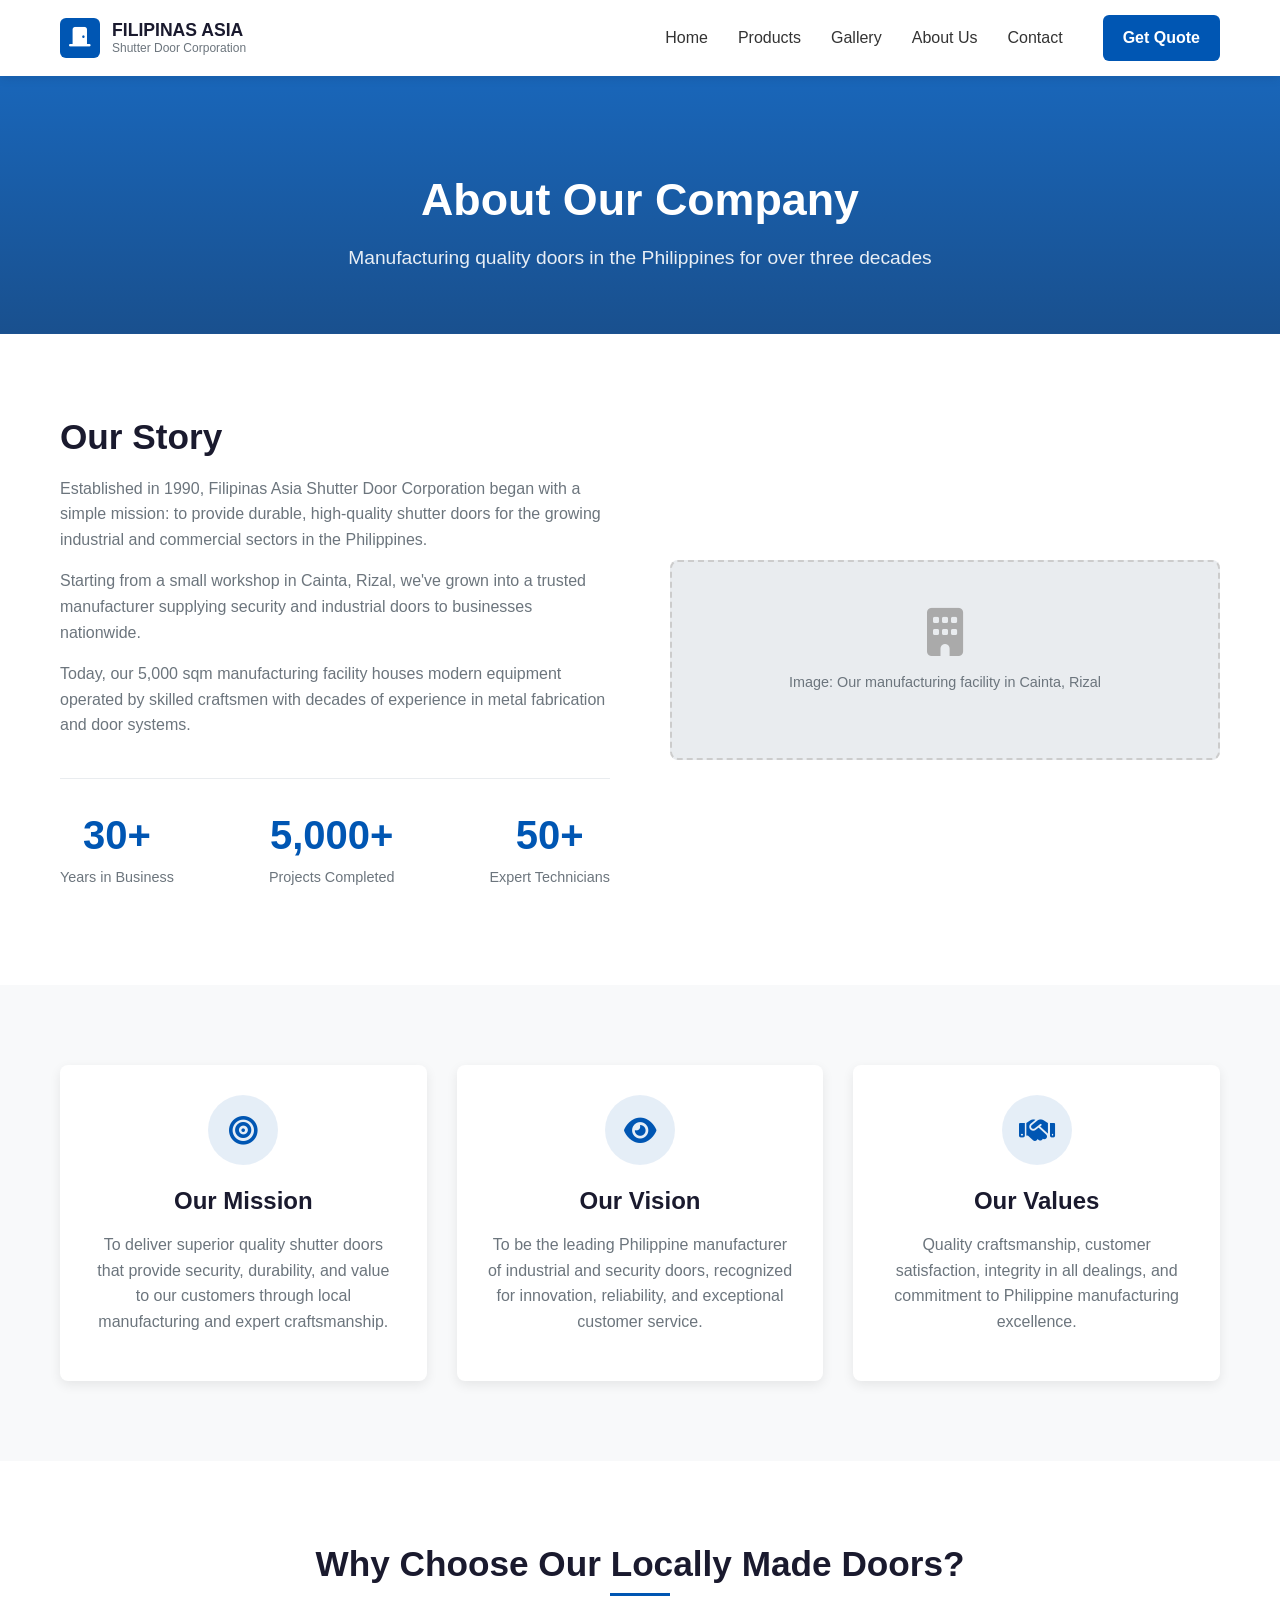
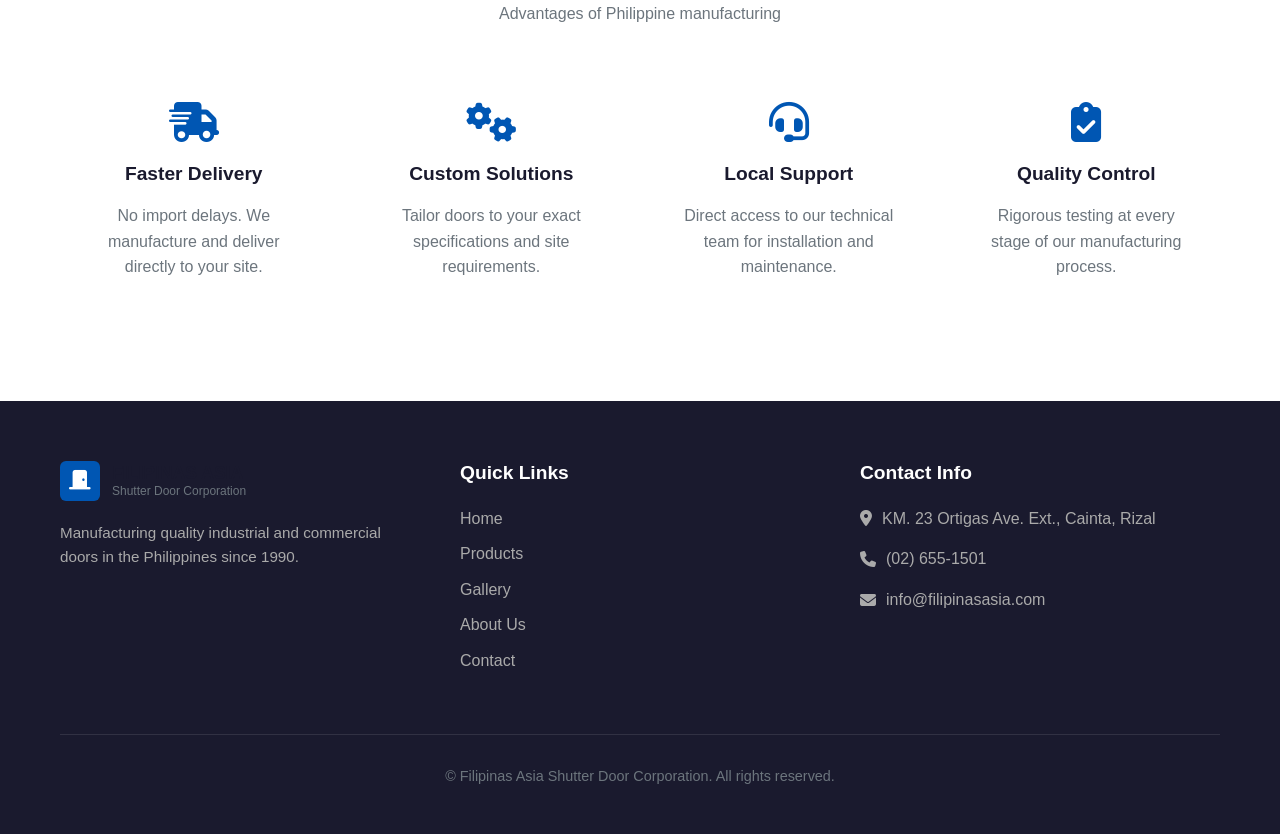
==== about.html @ d45005d9 "Draft of FASDC" ====
<!DOCTYPE html>
<html lang="en">
<head>
    <meta charset="UTF-8">
    <meta name="viewport" content="width=device-width, initial-scale=1.0">
    <title>About Us | Filipinas Asia Shutter Door Corporation</title>
    <link rel="stylesheet" href="style.css">
    <link rel="stylesheet" href="https://cdnjs.cloudflare.com/ajax/libs/font-awesome/6.4.0/css/all.min.css">
</head>
<body>
    <!-- Same Navigation as index.html -->
    <header class="header">
        <nav class="navbar">
            <div class="container">
                <a href="index.html" class="logo">
                    <div class="logo-icon"><i class="fas fa-door-closed"></i></div>
                    <div class="logo-text">
                        <span class="logo-main">FILIPINAS ASIA</span>
                        <span class="logo-sub">Shutter Door Corporation</span>
                    </div>
                </a>
                <div class="nav-toggle" id="navToggle"><i class="fas fa-bars"></i></div>
                <ul class="nav-menu" id="navMenu">
                    <li><a href="index.html">Home</a></li>
                    <li><a href="products.html">Products</a></li>
                    <li><a href="gallery.html">Gallery</a></li>
                    <li><a href="about.html" class="active">About Us</a></li>
                    <li><a href="contact.html">Contact</a></li>
                    <li><a href="contact.html#quote" class="nav-cta btn">Get Quote</a></li>
                </ul>
            </div>
        </nav>
    </header>

    <main>
        <!-- Page Header -->
        <section class="page-header">
            <div class="container">
                <h1>About Our Company</h1>
                <p>Manufacturing quality doors in the Philippines for over three decades</p>
            </div>
        </section>

        <!-- Company Story -->
        <section class="section">
            <div class="container">
                <div class="about-grid">
                    <div class="about-content">
                        <h2>Our Story</h2>
                        <p>Established in 1990, Filipinas Asia Shutter Door Corporation began with a simple mission: to provide durable, high-quality shutter doors for the growing industrial and commercial sectors in the Philippines.</p>
                        <p>Starting from a small workshop in Cainta, Rizal, we've grown into a trusted manufacturer supplying security and industrial doors to businesses nationwide.</p>
                        <p>Today, our 5,000 sqm manufacturing facility houses modern equipment operated by skilled craftsmen with decades of experience in metal fabrication and door systems.</p>
                        
                        <div class="about-stats">
                            <div class="stat">
                                <h3>30+</h3>
                                <p>Years in Business</p>
                            </div>
                            <div class="stat">
                                <h3>5,000+</h3>
                                <p>Projects Completed</p>
                            </div>
                            <div class="stat">
                                <h3>50+</h3>
                                <p>Expert Technicians</p>
                            </div>
                        </div>
                    </div>
                    <div class="about-image">
                        <div class="image-placeholder">
                            <i class="fas fa-building"></i>
                            <p>Image: Our manufacturing facility in Cainta, Rizal</p>
                        </div>
                    </div>
                </div>
            </div>
        </section>

        <!-- Mission & Vision -->
        <section class="section light-bg">
            <div class="container">
                <div class="mission-grid">
                    <div class="mission-card">
                        <div class="mission-icon">
                            <i class="fas fa-bullseye"></i>
                        </div>
                        <h3>Our Mission</h3>
                        <p>To deliver superior quality shutter doors that provide security, durability, and value to our customers through local manufacturing and expert craftsmanship.</p>
                    </div>
                    <div class="mission-card">
                        <div class="mission-icon">
                            <i class="fas fa-eye"></i>
                        </div>
                        <h3>Our Vision</h3>
                        <p>To be the leading Philippine manufacturer of industrial and security doors, recognized for innovation, reliability, and exceptional customer service.</p>
                    </div>
                    <div class="mission-card">
                        <div class="mission-icon">
                            <i class="fas fa-handshake"></i>
                        </div>
                        <h3>Our Values</h3>
                        <p>Quality craftsmanship, customer satisfaction, integrity in all dealings, and commitment to Philippine manufacturing excellence.</p>
                    </div>
                </div>
            </div>
        </section>

        <!-- Manufacturing Advantage -->
        <section class="section">
            <div class="container">
                <h2 class="section-title">Why Choose Our Locally Made Doors?</h2>
                <p class="section-subtitle">Advantages of Philippine manufacturing</p>
                
                <div class="advantages-grid">
                    <div class="advantage">
                        <i class="fas fa-shipping-fast"></i>
                        <h4>Faster Delivery</h4>
                        <p>No import delays. We manufacture and deliver directly to your site.</p>
                    </div>
                    <div class="advantage">
                        <i class="fas fa-cogs"></i>
                        <h4>Custom Solutions</h4>
                        <p>Tailor doors to your exact specifications and site requirements.</p>
                    </div>
                    <div class="advantage">
                        <i class="fas fa-headset"></i>
                        <h4>Local Support</h4>
                        <p>Direct access to our technical team for installation and maintenance.</p>
                    </div>
                    <div class="advantage">
                        <i class="fas fa-clipboard-check"></i>
                        <h4>Quality Control</h4>
                        <p>Rigorous testing at every stage of our manufacturing process.</p>
                    </div>
                </div>
            </div>
        </section>
    </main>

    <!-- Same Footer as index.html -->
    <footer class="footer">
        <div class="container">
            <div class="footer-content">
                <div class="footer-about">
                    <div class="logo">
                        <div class="logo-icon"><i class="fas fa-door-closed"></i></div>
                        <div class="logo-text">
                            <span class="logo-main">FILIPINAS ASIA</span>
                            <span class="logo-sub">Shutter Door Corporation</span>
                        </div>
                    </div>
                    <p>Manufacturing quality industrial and commercial doors in the Philippines since 1990.</p>
                </div>
                <div class="footer-links">
                    <h4>Quick Links</h4>
                    <ul>
                        <li><a href="index.html">Home</a></li>
                        <li><a href="products.html">Products</a></li>
                        <li><a href="gallery.html">Gallery</a></li>
                        <li><a href="about.html">About Us</a></li>
                        <li><a href="contact.html">Contact</a></li>
                    </ul>
                </div>
                <div class="footer-contact">
                    <h4>Contact Info</h4>
                    <p><i class="fas fa-map-marker-alt"></i> KM. 23 Ortigas Ave. Ext., Cainta, Rizal</p>
                    <p><i class="fas fa-phone"></i> (02) 655-1501</p>
                    <p><i class="fas fa-envelope"></i> info@filipinasasia.com</p>
                </div>
            </div>
            <div class="footer-bottom">
                <p>&copy; <span id="currentYear"></span> Filipinas Asia Shutter Door Corporation. All rights reserved.</p>
            </div>
        </div>
    </footer>

    <script src="js/main.js"></script>
</body>
</html>
---- style.css ----
/* ===== CSS RESET & BASE STYLES ===== */
* {
    margin: 0;
    padding: 0;
    box-sizing: border-box;
}

:root {
    /* Color Palette */
    --primary: #0056b3;       /* Professional Blue */
    --primary-dark: #003d82;
    --secondary: #f8b500;     /* Accent Gold */
    --dark: #1a1a2e;
    --light: #f8f9fa;
    --gray: #6c757d;
    --light-gray: #e9ecef;
    --white: #ffffff;
    
    /* Typography */
    --font-heading: 'Inter', sans-serif;
    --font-body: 'Roboto', sans-serif;
    
    /* Spacing & Effects */
    --shadow: 0 4px 12px rgba(0, 0, 0, 0.08);
    --transition: all 0.3s ease;
    --border-radius: 6px;
}

body {
    font-family: var(--font-body);
    line-height: 1.6;
    color: #333;
    background-color: var(--white);
    overflow-x: hidden;
}

.container {
    width: 100%;
    max-width: 1200px;
    margin: 0 auto;
    padding: 0 20px;
}

section {
    padding: 80px 0;
}

h1, h2, h3, h4 {
    font-family: var(--font-heading);
    font-weight: 700;
    line-height: 1.3;
    margin-bottom: 1rem;
    color: var(--dark);
}

h1 { font-size: 2.8rem; }
h2 { font-size: 2.2rem; }
h3 { font-size: 1.5rem; }
h4 { font-size: 1.2rem; }

p {
    margin-bottom: 1rem;
    color: var(--gray);
}

a {
    text-decoration: none;
    color: inherit;
    transition: var(--transition);
}

ul {
    list-style: none;
}

/* ===== UTILITY CLASSES ===== */
.btn {
    display: inline-flex;
    align-items: center;
    justify-content: center;
    gap: 8px;
    padding: 12px 24px;
    border-radius: var(--border-radius);
    font-weight: 600;
    font-size: 1rem;
    cursor: pointer;
    border: none;
    transition: var(--transition);
    text-align: center;
}

.btn-primary {
    background-color: var(--primary);
    color: var(--white);
}

.btn-primary:hover {
    background-color: var(--primary-dark);
    transform: translateY(-2px);
    box-shadow: var(--shadow);
}

.btn-secondary {
    background-color: transparent;
    color: var(--primary);
    border: 2px solid var(--primary);
}

.btn-secondary:hover {
    background-color: var(--light-gray);
    transform: translateY(-2px);
}

.btn-link {
    color: var(--primary);
    font-weight: 600;
    display: inline-flex;
    align-items: center;
    gap: 5px;
}

.btn-link:hover {
    color: var(--primary-dark);
    gap: 8px;
}

.image-placeholder {
    background-color: var(--light-gray);
    border: 2px dashed #ccc;
    border-radius: 8px;
    display: flex;
    flex-direction: column;
    align-items: center;
    justify-content: center;
    color: var(--gray);
    font-size: 0.9rem;
    padding: 40px;
    text-align: center;
    height: 100%;
    min-height: 200px;
}

.image-placeholder i {
    font-size: 3rem;
    color: #aaa;
    margin-bottom: 15px;
}

/* ===== NAVIGATION ===== */
.navbar {
    background-color: var(--white);
    box-shadow: 0 2px 10px rgba(0, 0, 0, 0.1);
    position: fixed;
    top: 0;
    width: 100%;
    z-index: 1000;
}

.navbar .container {
    display: flex;
    justify-content: space-between;
    align-items: center;
    padding: 15px 20px;
}

.logo {
    display: flex;
    align-items: center;
    gap: 12px;
}

.logo-icon {
    background-color: var(--primary);
    color: var(--white);
    width: 40px;
    height: 40px;
    border-radius: 6px;
    display: flex;
    align-items: center;
    justify-content: center;
    font-size: 1.2rem;
}

.logo-text {
    display: flex;
    flex-direction: column;
    line-height: 1.2;
}

.logo-main {
    font-family: var(--font-heading);
    font-weight: 700;
    font-size: 1.1rem;
    color: var(--dark);
}

.logo-sub {
    font-size: 0.75rem;
    color: var(--gray);
}

.nav-toggle {
    display: none;
    font-size: 1.5rem;
    cursor: pointer;
    color: var(--dark);
}

.nav-menu {
    display: flex;
    align-items: center;
    gap: 30px;
}

.nav-link {
    font-weight: 500;
    color: var(--dark);
    position: relative;
    padding: 5px 0;
}

.nav-link:hover,
.nav-link.active {
    color: var(--primary);
}

.nav-link.active::after {
    content: '';
    position: absolute;
    bottom: 0;
    left: 0;
    width: 100%;
    height: 2px;
    background-color: var(--primary);
}

.nav-cta {
    background-color: var(--primary);
    color: var(--white) !important;
    padding: 10px 20px !important;
    border-radius: var(--border-radius);
    margin-left: 10px;
}

.nav-cta:hover {
    background-color: var(--primary-dark);
}

/* ===== HERO SECTION ===== */
.hero {
    background: linear-gradient(135deg, #f8f9fa 0%, #e9ecef 100%);
    padding-top: 140px;
    padding-bottom: 80px;
    margin-top: 70px; /* Offset for fixed navbar */
}

.hero .container {
    display: grid;
    grid-template-columns: 1fr 1fr;
    gap: 60px;
    align-items: center;
}

.hero-title {
    font-size: 3rem;
    margin-bottom: 20px;
    color: var(--dark);
}

.hero-subtitle {
    font-size: 1.2rem;
    margin-bottom: 30px;
    color: var(--gray);
}

.hero-buttons {
    display: flex;
    gap: 15px;
    flex-wrap: wrap;
}

.hero-image .image-placeholder {
    min-height: 350px;
    border: none;
    background: linear-gradient(45deg, #d0d8e8, #e8eef8);
}

/* ===== SECTION STYLES ===== */
.section-title {
    text-align: center;
    margin-bottom: 15px;
    position: relative;
}

.section-title::after {
    content: '';
    position: absolute;
    bottom: -10px;
    left: 50%;
    transform: translateX(-50%);
    width: 60px;
    height: 3px;
    background-color: var(--primary);
}

.section-subtitle {
    text-align: center;
    max-width: 600px;
    margin: 0 auto 50px;
    color: var(--gray);
}

/* ===== PRODUCTS GRID ===== */
.products-grid {
    display: grid;
    grid-template-columns: repeat(auto-fill, minmax(300px, 1fr));
    gap: 30px;
}

.product-card {
    background-color: var(--white);
    border-radius: 8px;
    overflow: hidden;
    box-shadow: var(--shadow);
    transition: var(--transition);
    border-top: 4px solid var(--primary);
}

.product-card:hover {
    transform: translateY(-10px);
    box-shadow: 0 15px 30px rgba(0, 0, 0, 0.1);
}

.product-image {
    height: 200px;
    overflow: hidden;
}

.product-content {
    padding: 25px;
}

.product-content h3 {
    margin-bottom: 10px;
}

.product-content p {
    margin-bottom: 15px;
    font-size: 0.95rem;
}

/* ===== FOOTER ===== */
.footer {
    background-color: var(--dark);
    color: var(--white);
    padding: 60px 0 30px;
}

.footer-content {
    display: grid;
    grid-template-columns: repeat(auto-fit, minmax(250px, 1fr));
    gap: 40px;
    margin-bottom: 50px;
}

.footer-about .logo {
    margin-bottom: 20px;
}

.footer-about p {
    color: #aaa;
    font-size: 0.95rem;
}

.footer-links h4,
.footer-contact h4 {
    color: var(--white);
    margin-bottom: 20px;
    font-size: 1.2rem;
}

.footer-links ul li {
    margin-bottom: 10px;
}

.footer-links a {
    color: #aaa;
}

.footer-links a:hover {
    color: var(--white);
    padding-left: 5px;
}

.footer-contact p {
    color: #aaa;
    display: flex;
    align-items: center;
    gap: 10px;
    margin-bottom: 15px;
}

.footer-bottom {
    text-align: center;
    padding-top: 30px;
    border-top: 1px solid rgba(255, 255, 255, 0.1);
    color: #777;
    font-size: 0.9rem;
}

/* ===== RESPONSIVE DESIGN ===== */
@media (max-width: 992px) {
    .hero .container {
        grid-template-columns: 1fr;
        gap: 40px;
    }
    
    .hero-title {
        font-size: 2.5rem;
    }
    
    h1 { font-size: 2.4rem; }
    h2 { font-size: 2rem; }
}

@media (max-width: 768px) {
    .nav-toggle {
        display: block;
    }
    
    .nav-menu {
        position: fixed;
        top: 70px;
        left: 0;
        width: 100%;
        background-color: var(--white);
        flex-direction: column;
        padding: 20px;
        box-shadow: 0 10px 20px rgba(0, 0, 0, 0.1);
        transform: translateY(-100%);
        opacity: 0;
        visibility: hidden;
        transition: var(--transition);
        gap: 0;
    }
    
    .nav-menu.active {
        transform: translateY(0);
        opacity: 1;
        visibility: visible;
    }
    
    .nav-menu li {
        width: 100%;
        margin-bottom: 15px;
    }
    
    .nav-link {
        display: block;
        padding: 10px 0;
        border-bottom: 1px solid var(--light-gray);
    }
    
    .nav-cta {
        margin-left: 0;
        margin-top: 10px;
        display: block;
        text-align: center;
    }
    
    .hero {
        padding-top: 120px;
    }
    
    .hero-title {
        font-size: 2rem;
    }
    
    .hero-buttons {
        flex-direction: column;
    }
    
    .btn {
        width: 100%;
    }
    
    section {
        padding: 60px 0;
    }
}

@media (max-width: 576px) {
    .container {
        padding: 0 15px;
    }
    
    .hero-title {
        font-size: 1.8rem;
    }
    
    .products-grid {
        grid-template-columns: 1fr;
    }
}

/* Additional Styles for New Pages */

/* Page Header */
.page-header {
    background: linear-gradient(rgba(0, 86, 179, 0.9), rgba(0, 61, 130, 0.9)), url('../assets/header-bg.jpg');
    background-size: cover;
    background-position: center;
    color: white;
    text-align: center;
    padding: 100px 0 60px;
    margin-top: 70px;
}

.page-header h1 {
    color: white;
    font-size: 2.8rem;
    margin-bottom: 15px;
}

.page-header p {
    color: rgba(255, 255, 255, 0.9);
    font-size: 1.2rem;
    max-width: 700px;
    margin: 0 auto;
}

/* Light Background Section */
.light-bg {
    background-color: #f8f9fa;
}

/* About Page Styles */
.about-grid {
    display: grid;
    grid-template-columns: 1fr 1fr;
    gap: 60px;
    align-items: center;
}

.about-stats {
    display: flex;
    justify-content: space-between;
    margin-top: 40px;
    padding-top: 30px;
    border-top: 1px solid var(--light-gray);
}

.stat {
    text-align: center;
}

.stat h3 {
    color: var(--primary);
    font-size: 2.5rem;
    margin-bottom: 5px;
}

.stat p {
    font-size: 0.9rem;
    color: var(--gray);
}

.mission-grid {
    display: grid;
    grid-template-columns: repeat(auto-fit, minmax(300px, 1fr));
    gap: 30px;
}

.mission-card {
    background-color: white;
    padding: 30px;
    border-radius: 8px;
    box-shadow: var(--shadow);
    text-align: center;
}

.mission-icon {
    background-color: rgba(0, 86, 179, 0.1);
    color: var(--primary);
    width: 70px;
    height: 70px;
    border-radius: 50%;
    display: flex;
    align-items: center;
    justify-content: center;
    font-size: 1.8rem;
    margin: 0 auto 20px;
}

.advantages-grid {
    display: grid;
    grid-template-columns: repeat(auto-fit, minmax(250px, 1fr));
    gap: 30px;
    margin-top: 40px;
}

.advantage {
    text-align: center;
    padding: 25px;
}

.advantage i {
    font-size: 2.5rem;
    color: var(--primary);
    margin-bottom: 20px;
}

/* Products Page Styles */
.product-category {
    margin-bottom: 80px;
}

.category-header {
    text-align: center;
    margin-bottom: 40px;
}

.category-header h2 {
    color: var(--primary);
    margin-bottom: 10px;
}

.product-detail-card {
    display: grid;
    grid-template-columns: 300px 1fr;
    gap: 40px;
    background-color: white;
    border-radius: 8px;
    overflow: hidden;
    box-shadow: var(--shadow);
    margin-bottom: 30px;
}

.product-info h3 {
    margin-top: 0;
    color: var(--primary);
}

.product-specs {
    margin-top: 20px;
}

.product-specs li {
    display: flex;
    align-items: center;
    gap: 10px;
    margin-bottom: 10px;
}

.product-specs i {
    color: var(--success);
}

.services-grid {
    display: grid;
    grid-template-columns: repeat(auto-fit, minmax(250px, 1fr));
    gap: 30px;
}

.service-card {
    text-align: center;
    padding: 25px;
    background-color: white;
    border-radius: 8px;
    box-shadow: var(--shadow);
}

.service-icon {
    background-color: rgba(0, 86, 179, 0.1);
    color: var(--primary);
    width: 60px;
    height: 60px;
    border-radius: 50%;
    display: flex;
    align-items: center;
    justify-content: center;
    font-size: 1.5rem;
    margin: 0 auto 20px;
}

.cta-section {
    text-align: center;
    background: linear-gradient(135deg, var(--primary) 0%, var(--primary-dark) 100%);
    color: white;
}

.cta-section h2,
.cta-section p {
    color: white;
}

.cta-section .btn {
    background-color: white;
    color: var(--primary);
    font-size: 1.1rem;
    padding: 15px 30px;
}

.btn-large {
    padding: 15px 40px !important;
    font-size: 1.1rem !important;
}

/* Gallery Page Styles */
.gallery-filter {
    display: flex;
    justify-content: center;
    flex-wrap: wrap;
    gap: 10px;
    margin-bottom: 40px;
}

.filter-btn {
    padding: 10px 20px;
    background-color: white;
    border: 2px solid var(--light-gray);
    border-radius: 30px;
    cursor: pointer;
    font-weight: 600;
    transition: var(--transition);
}

.filter-btn.active,
.filter-btn:hover {
    background-color: var(--primary);
    color: white;
    border-color: var(--primary);
}

.gallery-grid {
    display: grid;
    grid-template-columns: repeat(auto-fill, minmax(300px, 1fr));
    gap: 30px;
}

.gallery-item {
    background-color: white;
    border-radius: 8px;
    overflow: hidden;
    box-shadow: var(--shadow);
    opacity: 0;
    transform: scale(0.8);
}

.gallery-image {
    height: 200px;
    overflow: hidden;
}

.gallery-info {
    padding: 20px;
}

.gallery-info h3 {
    margin-bottom: 10px;
}

.project-type {
    display: inline-block;
    background-color: var(--light-gray);
    color: var(--gray);
    padding: 5px 15px;
    border-radius: 20px;
    font-size: 0.85rem;
    margin-top: 10px;
}

.testimonials-grid {
    display: grid;
    grid-template-columns: repeat(auto-fit, minmax(300px, 1fr));
    gap: 30px;
}

.testimonial-card {
    background-color: white;
    padding: 30px;
    border-radius: 8px;
    box-shadow: var(--shadow);
}

.testimonial-content {
    font-style: italic;
    margin-bottom: 20px;
    position: relative;
}

.testimonial-content::before {
    content: '"';
    font-size: 3rem;
    color: var(--light-gray);
    position: absolute;
    top: -15px;
    left: -10px;
}

.testimonial-author h4 {
    color: var(--primary);
    margin-bottom: 5px;
}

/* Contact Page Styles */
.contact-grid {
    display: grid;
    grid-template-columns: 1fr 1fr;
    gap: 60px;
}

.contact-details {
    margin: 30px 0;
}

.contact-item {
    display: flex;
    gap: 20px;
    margin-bottom: 30px;
    align-items: flex-start;
}

.contact-icon {
    background-color: rgba(0, 86, 179, 0.1);
    color: var(--primary);
    width: 50px;
    height: 50px;
    border-radius: 50%;
    display: flex;
    align-items: center;
    justify-content: center;
    font-size: 1.2rem;
    flex-shrink: 0;
}

.contact-content h4 {
    margin-bottom: 5px;
}

.contact-content p {
    margin-bottom: 5px;
}

.map-link {
    color: var(--primary);
    font-weight: 600;
    font-size: 0.9rem;
}

.social-media {
    margin-top: 40px;
}

.social-links {
    display: flex;
    gap: 15px;
}

.social-link {
    display: flex;
    align-items: center;
    justify-content: center;
    width: 40px;
    height: 40px;
    border-radius: 50%;
    color: white;
    font-size: 1rem;
    transition: var(--transition);
}

.facebook { background-color: #1877f2; }
.linkedin { background-color: #0a66c2; }
.youtube { background-color: #ff0000; }
.instagram { background-color: #e4405f; }

.social-link:hover {
    transform: translateY(-3px);
    opacity: 0.9;
}

.contact-form-container {
    background-color: white;
    padding: 40px;
    border-radius: 8px;
    box-shadow: var(--shadow);
}

.form-header {
    margin-bottom: 30px;
    text-align: center;
}

.contact-form .form-group {
    margin-bottom: 20px;
}

.contact-form label {
    display: block;
    margin-bottom: 8px;
    font-weight: 600;
    color: var(--dark);
}

.contact-form input,
.contact-form select,
.contact-form textarea {
    width: 100%;
    padding: 12px 15px;
    border: 1px solid #ddd;
    border-radius: 4px;
    font-family: var(--font-body);
    font-size: 1rem;
    transition: var(--transition);
}

.contact-form input:focus,
.contact-form select:focus,
.contact-form textarea:focus {
    outline: none;
    border-color: var(--primary);
    box-shadow: 0 0 0 3px rgba(0, 86, 179, 0.1);
}

.form-row {
    display: grid;
    grid-template-columns: 1fr 1fr;
    gap: 20px;
}

.checkbox-group {
    display: flex;
    align-items: center;
    gap: 10px;
}

.checkbox-group input {
    width: auto;
}

.checkbox-group label {
    margin-bottom: 0;
    font-weight: normal;
}

.btn-block {
    width: 100%;
    padding: 15px;
    font-size: 1.1rem;
}

.form-note {
    font-size: 0.85rem;
    color: var(--gray);
    text-align: center;
    margin-top: 15px;
}

.map-container {
    margin: 40px 0;
}

.map-placeholder {
    background-color: var(--light-gray);
    border: 2px dashed #ccc;
    border-radius: 8px;
    padding: 60px;
    text-align: center;
    color: var(--gray);
}

.map-placeholder i {
    font-size: 3rem;
    color: #aaa;
    margin-bottom: 15px;
}

.location-details {
    display: grid;
    grid-template-columns: repeat(auto-fit, minmax(250px, 1fr));
    gap: 30px;
    margin-top: 40px;
}

.location-card {
    text-align: center;
    padding: 25px;
    background-color: white;
    border-radius: 8px;
    box-shadow: var(--shadow);
}

.location-card i {
    font-size: 2rem;
    color: var(--primary);
    margin-bottom: 15px;
}

/* FAQ Styles */
.faq-grid {
    max-width: 800px;
    margin: 0 auto;
}

.faq-item {
    background-color: white;
    border-radius: 8px;
    margin-bottom: 15px;
    overflow: hidden;
    box-shadow: var(--shadow);
}

.faq-question {
    padding: 20px;
    cursor: pointer;
    display: flex;
    justify-content: space-between;
    align-items: center;
}

.faq-question h4 {
    margin-bottom: 0;
    font-size: 1.1rem;
}

.faq-answer {
    padding: 0 20px;
}

/* Form Error States */
.form-group.error input,
.form-group.error select,
.form-group.error textarea {
    border-color: #dc3545;
}

/* Responsive Design */
@media (max-width: 992px) {
    .about-grid,
    .contact-grid {
        grid-template-columns: 1fr;
        gap: 40px;
    }
    
    .product-detail-card {
        grid-template-columns: 1fr;
    }
    
    .form-row {
        grid-template-columns: 1fr;
        gap: 0;
    }
}

@media (max-width: 768px) {
    .page-header {
        padding: 80px 0 40px;
    }
    
    .page-header h1 {
        font-size: 2.2rem;
    }
    
    .about-stats {
        flex-direction: column;
        gap: 25px;
    }
    
    .gallery-filter {
        justify-content: flex-start;
        overflow-x: auto;
        padding-bottom: 10px;
    }
    
    .contact-form-container {
        padding: 25px;
    }
}

@media (max-width: 576px) {
    .mission-grid,
    .advantages-grid,
    .services-grid,
    .testimonials-grid {
        grid-template-columns: 1fr;
    }
}
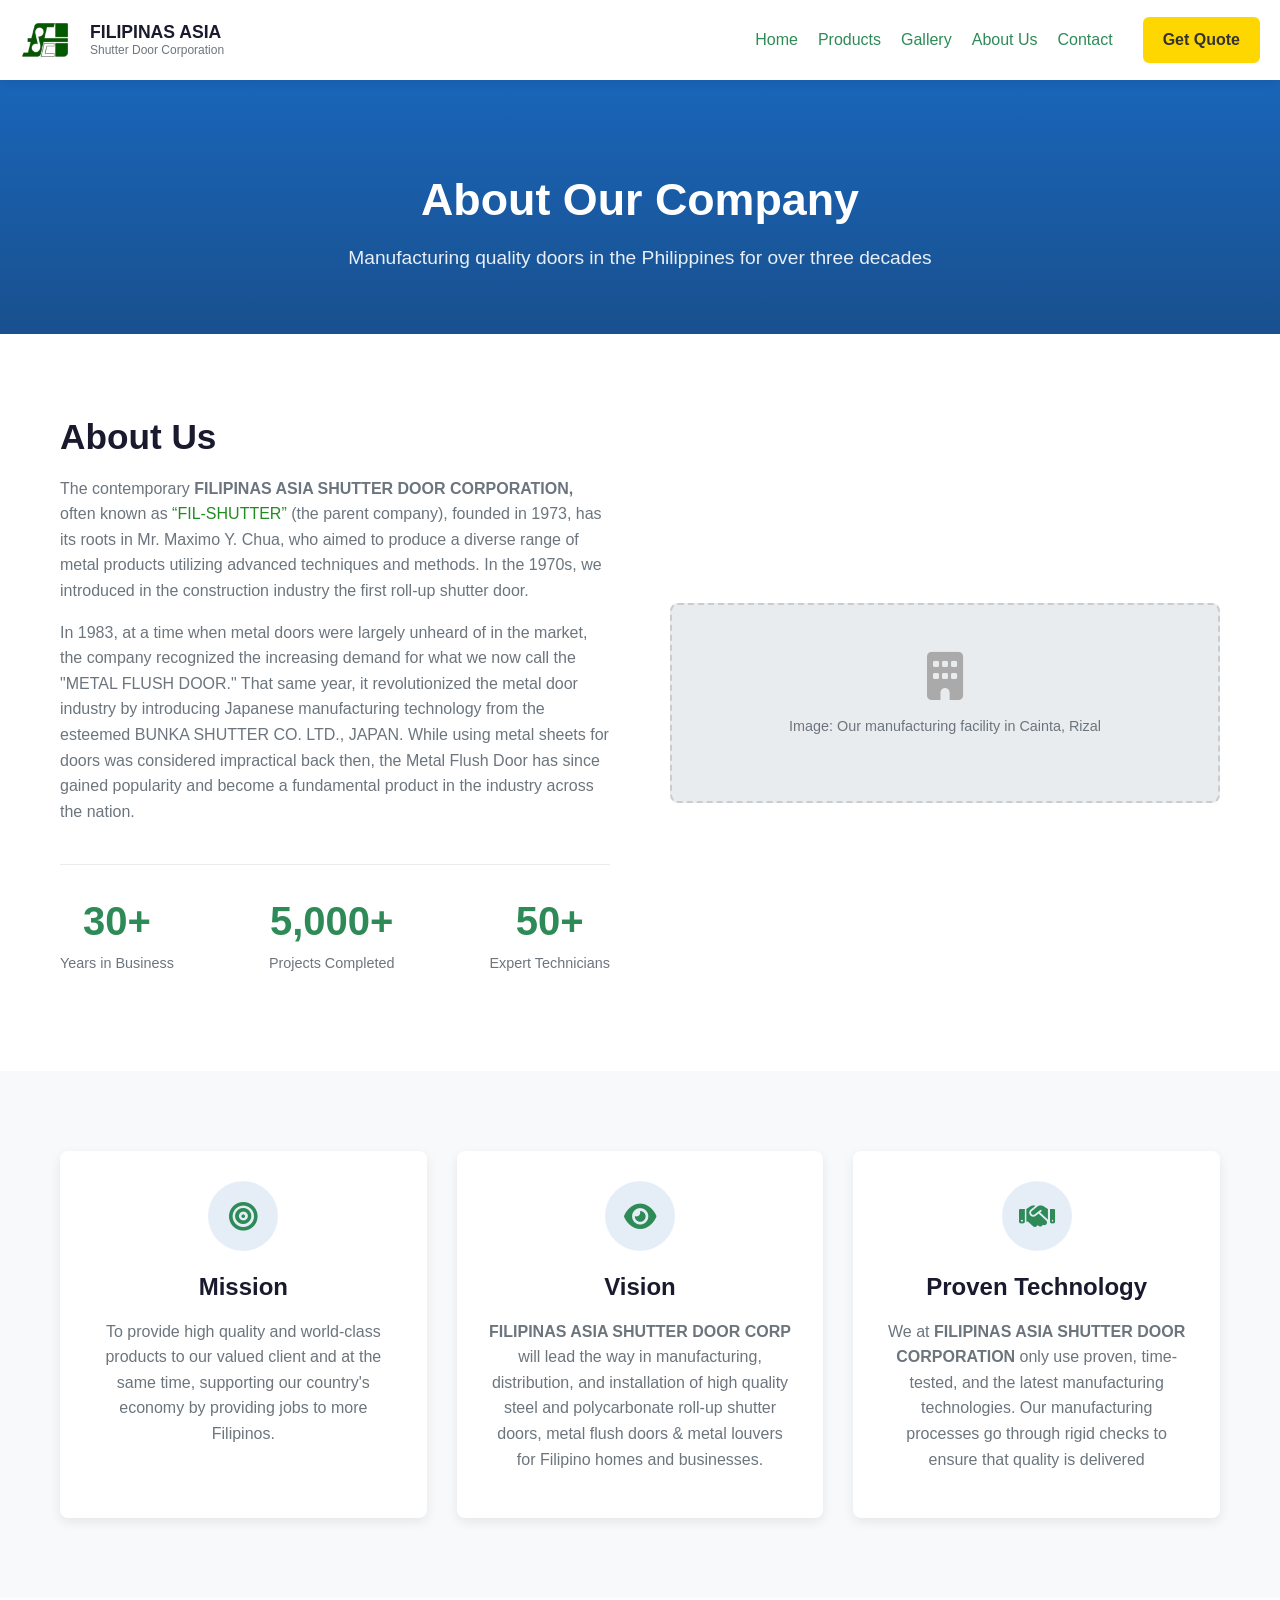
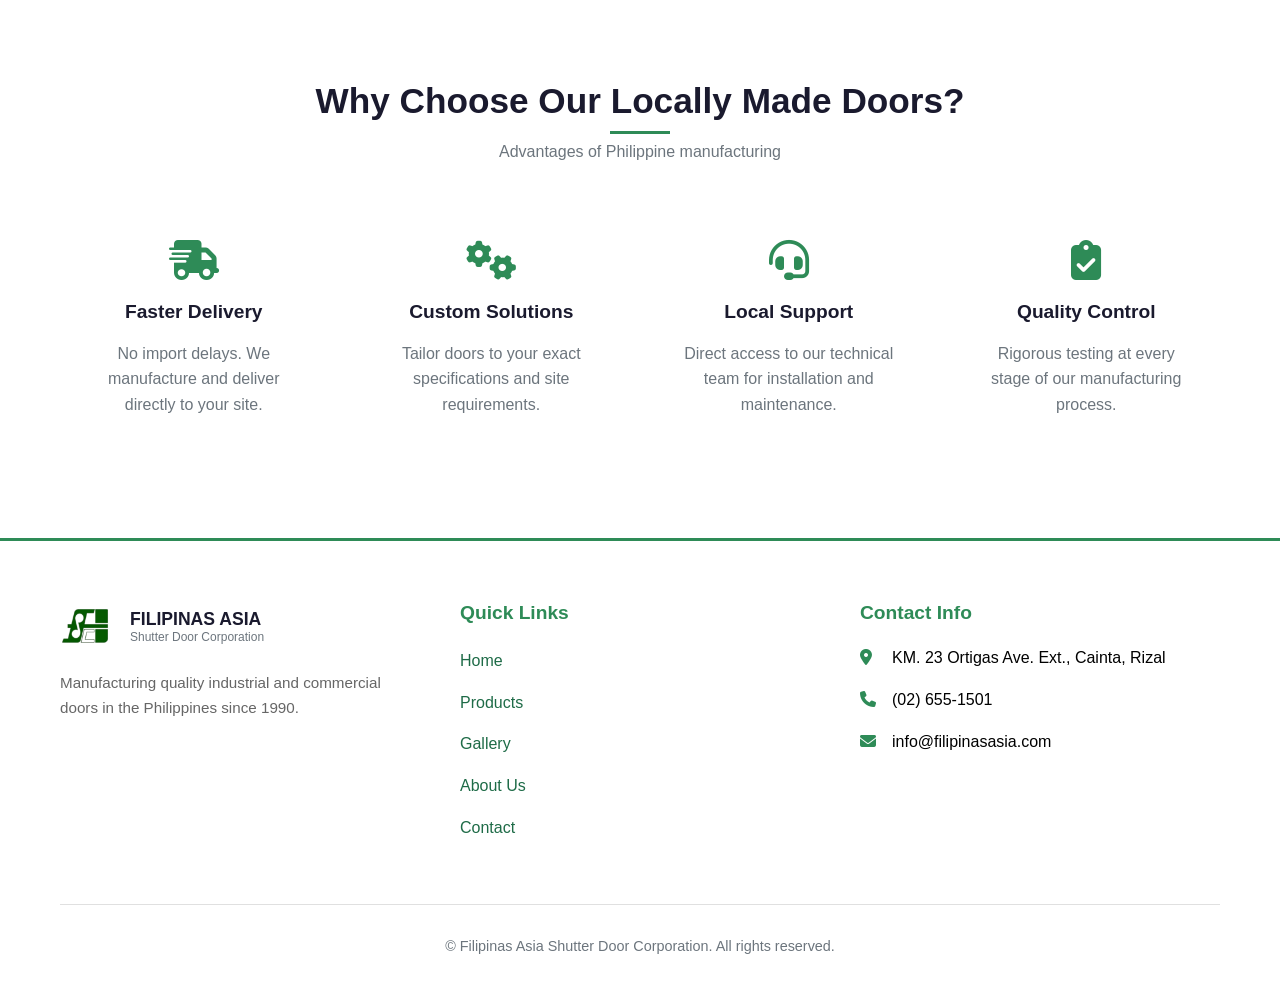
==== commit 5d08ebad: "Home Page almost done, Products images not fix, Gallery not yet touch, about us somehow done, contac" ====
--- a/about.html
+++ b/about.html
@@ -13,7 +13,7 @@
         <nav class="navbar">
             <div class="container">
                 <a href="index.html" class="logo">
-                    <div class="logo-icon"><i class="fas fa-door-closed"></i></div>
+                    <img src="Assets/logo.png" alt="logo" style="height: 50px; width: auto; margin-right: 10px;">
                     <div class="logo-text">
                         <span class="logo-main">FILIPINAS ASIA</span>
                         <span class="logo-sub">Shutter Door Corporation</span>
@@ -46,11 +46,13 @@
             <div class="container">
                 <div class="about-grid">
                     <div class="about-content">
-                        <h2>Our Story</h2>
-                        <p>Established in 1990, Filipinas Asia Shutter Door Corporation began with a simple mission: to provide durable, high-quality shutter doors for the growing industrial and commercial sectors in the Philippines.</p>
-                        <p>Starting from a small workshop in Cainta, Rizal, we've grown into a trusted manufacturer supplying security and industrial doors to businesses nationwide.</p>
-                        <p>Today, our 5,000 sqm manufacturing facility houses modern equipment operated by skilled craftsmen with decades of experience in metal fabrication and door systems.</p>
-                        
+                        <h2>About Us</h2>
+                        <p>The contemporary <b>FILIPINAS ASIA SHUTTER DOOR CORPORATION, </b>often known as <element style="color:forestgreen;">“FIL-SHUTTER” </element> (the parent company), founded in 1973, has its roots in Mr. Maximo Y. Chua, who aimed to produce a diverse range of metal products utilizing advanced techniques and methods. In the 1970s, we introduced in the construction industry the first roll-up shutter door.</p>
+                        <ul>
+                            <il>
+                                <p>In 1983, at a time when metal doors were largely unheard of in the market, the company recognized the increasing demand for what we now call the "METAL FLUSH DOOR." That same year, it revolutionized the metal door industry by introducing Japanese manufacturing technology from the esteemed BUNKA SHUTTER CO. LTD., JAPAN. While using metal sheets for doors was considered impractical back then, the Metal Flush Door has since gained popularity and become a fundamental product in the industry across the nation.</p>
+                            </il>
+                        </ul>
                         <div class="about-stats">
                             <div class="stat">
                                 <h3>30+</h3>
@@ -84,22 +86,22 @@
                         <div class="mission-icon">
                             <i class="fas fa-bullseye"></i>
                         </div>
-                        <h3>Our Mission</h3>
-                        <p>To deliver superior quality shutter doors that provide security, durability, and value to our customers through local manufacturing and expert craftsmanship.</p>
+                        <h3>Mission</h3>
+                        <p>To provide high quality and world-class products to our valued client and at the same time, supporting our country's economy by providing jobs to more Filipinos.</p>
                     </div>
                     <div class="mission-card">
                         <div class="mission-icon">
                             <i class="fas fa-eye"></i>
                         </div>
-                        <h3>Our Vision</h3>
-                        <p>To be the leading Philippine manufacturer of industrial and security doors, recognized for innovation, reliability, and exceptional customer service.</p>
+                        <h3>Vision</h3>
+                        <p><b>FILIPINAS ASIA SHUTTER DOOR CORP</b> will lead the way in manufacturing, distribution, and installation of high quality steel and polycarbonate roll-up shutter doors, metal flush doors & metal louvers for Filipino homes and businesses.</p>
                     </div>
                     <div class="mission-card">
                         <div class="mission-icon">
                             <i class="fas fa-handshake"></i>
                         </div>
-                        <h3>Our Values</h3>
-                        <p>Quality craftsmanship, customer satisfaction, integrity in all dealings, and commitment to Philippine manufacturing excellence.</p>
+                        <h3>Proven Technology</h3>
+                        <p>We at <b>FILIPINAS ASIA SHUTTER DOOR CORPORATION</b> only use proven, time-tested, and the latest manufacturing technologies. Our manufacturing processes go through rigid checks to ensure that quality is delivered</p>
                     </div>
                 </div>
             </div>
@@ -142,13 +144,13 @@
         <div class="container">
             <div class="footer-content">
                 <div class="footer-about">
-                    <div class="logo">
-                        <div class="logo-icon"><i class="fas fa-door-closed"></i></div>
+                    <a class="logo">
+                        <img src="Assets/logo.png" alt="logo" style="height: 50px; width: auto; margin-right: 10px;">
                         <div class="logo-text">
                             <span class="logo-main">FILIPINAS ASIA</span>
                             <span class="logo-sub">Shutter Door Corporation</span>
                         </div>
-                    </div>
+                        </a>
                     <p>Manufacturing quality industrial and commercial doors in the Philippines since 1990.</p>
                 </div>
                 <div class="footer-links">
--- a/style.css
+++ b/style.css
@@ -6,15 +6,25 @@
 }
 
 :root {
-    /* Color Palette */
-    --primary: #0056b3;       /* Professional Blue */
-    --primary-dark: #003d82;
-    --secondary: #f8b500;     /* Accent Gold */
-    --dark: #1a1a2e;
-    --light: #f8f9fa;
-    --gray: #6c757d;
-    --light-gray: #e9ecef;
+    /* Primary Brand Colors */
+    --primary: #2e8b57;       /* Sea Green - Professional, reliable */
+    --primary-dark: #1e6b47;  /* Darker green for hover states */
+    --primary-light: #3cb371; /* Lighter green for accents */
+    
+    /* Secondary Colors */
+    --secondary: #ffd700;     /* Bright Yellow/Gold - for CTAs, highlights */
+    --secondary-dark: #daa520; /* Darker yellow for hover */
+    
+    /* Neutral Colors */
     --white: #ffffff;
+    --light: #f8f9fa;        /* Light gray/white for backgrounds */
+    --light-gray: #e9ecef;   /* Borders, dividers */
+    --gray: #6c757d;         /* Text, secondary info */
+    --dark: #1a1a2e;         /* Dark text for headings */
+    
+    /* Additional Green Variations (for gradients) */
+    --green-accent: #32cd32;  /* Lime green accent */
+    --forest-green: #228b22;  /* Forest green */
     
     /* Typography */
     --font-heading: 'Inter', sans-serif;
@@ -92,22 +102,25 @@
 .btn-primary {
     background-color: var(--primary);
     color: var(--white);
+    border: 2px solid var(--primary);
 }
 
 .btn-primary:hover {
     background-color: var(--primary-dark);
+    border-color: var(--primary-dark);
     transform: translateY(-2px);
     box-shadow: var(--shadow);
 }
 
 .btn-secondary {
-    background-color: transparent;
-    color: var(--primary);
-    border: 2px solid var(--primary);
+    background-color: var(--secondary);
+    color: var(--dark);
+    border: 2px solid var(--secondary);
 }
 
 .btn-secondary:hover {
-    background-color: var(--light-gray);
+    background-color: var(--secondary-dark);
+    border-color: var(--secondary-dark);
     transform: translateY(-2px);
 }
 
@@ -146,7 +159,6 @@
     margin-bottom: 15px;
 }
 
-/* ===== NAVIGATION ===== */
 .navbar {
     background-color: var(--white);
     box-shadow: 0 2px 10px rgba(0, 0, 0, 0.1);
@@ -158,15 +170,17 @@
 
 .navbar .container {
     display: flex;
-    justify-content: space-between;
     align-items: center;
     padding: 15px 20px;
+    max-width: 100%; 
+    margin: 0 auto;
+    justify-content: space-between; 
 }
 
 .logo {
     display: flex;
     align-items: center;
-    gap: 12px;
+    gap: 10px;
 }
 
 .logo-icon {
@@ -206,10 +220,11 @@
     color: var(--dark);
 }
 
-.nav-menu {
-    display: flex;
-    align-items: center;
-    gap: 30px;
+.nav-menu { 
+    display: flex;
+    align-items: center;
+    gap: 20px;
+    margin-left: auto;  
 }
 
 .nav-link {
@@ -235,23 +250,23 @@
 }
 
 .nav-cta {
-    background-color: var(--primary);
-    color: var(--white) !important;
+    background-color: var(--secondary);
+    color: var(--dark) !important;
     padding: 10px 20px !important;
     border-radius: var(--border-radius);
     margin-left: 10px;
 }
 
 .nav-cta:hover {
-    background-color: var(--primary-dark);
+    background-color: var(--secondary-dark);
 }
 
 /* ===== HERO SECTION ===== */
 .hero {
-    background: linear-gradient(135deg, #f8f9fa 0%, #e9ecef 100%);
+    background: linear-gradient(135deg, #f8fff8 0%, #e8f5e8 100%);
     padding-top: 140px;
     padding-bottom: 80px;
-    margin-top: 70px; /* Offset for fixed navbar */
+    margin-top: 70px;
 }
 
 .hero .container {
@@ -264,7 +279,7 @@
 .hero-title {
     font-size: 3rem;
     margin-bottom: 20px;
-    color: var(--dark);
+    color: var(--primary);
 }
 
 .hero-subtitle {
@@ -313,17 +328,24 @@
 /* ===== PRODUCTS GRID ===== */
 .products-grid {
     display: grid;
-    grid-template-columns: repeat(auto-fill, minmax(300px, 1fr));
+    grid-template-columns: repeat(auto-fit, minmax(300px, 350px)); 
     gap: 30px;
+    justify-content: center; 
+    margin-top: 30px;
 }
 
 .product-card {
-    background-color: var(--white);
-    border-radius: 8px;
+    width: 100%;
+    max-width: 350px;
+    background: white;
+    border-radius: 10px;
     overflow: hidden;
-    box-shadow: var(--shadow);
-    transition: var(--transition);
-    border-top: 4px solid var(--primary);
+    box-shadow: 0 5px 15px rgba(0, 0, 0, 0.08);
+    transition: transform 0.3s ease, box-shadow 0.3s ease;
+}
+.products-grid:has(> *:only-child) {
+    grid-template-columns: minmax(300px, 350px);
+    justify-content: center; 
 }
 
 .product-card:hover {
@@ -338,6 +360,8 @@
 
 .product-content {
     padding: 25px;
+    flex-grow: 1;
+    display: flex;
 }
 
 .product-content h3 {
@@ -347,13 +371,16 @@
 .product-content p {
     margin-bottom: 15px;
     font-size: 0.95rem;
-}
-
+    flex-grow: 1;
+}
+
+/* ===== FOOTER ===== */
 /* ===== FOOTER ===== */
 .footer {
-    background-color: var(--dark);
-    color: var(--white);
+    background-color: white !important;
+    color: #333 !important;
     padding: 60px 0 30px;
+    border-top: 3px solid var(--primary);
 }
 
 .footer-content {
@@ -368,44 +395,79 @@
 }
 
 .footer-about p {
-    color: #aaa;
+    color: #666 !important;
     font-size: 0.95rem;
+    line-height: 1.6;
 }
 
 .footer-links h4,
 .footer-contact h4 {
-    color: var(--white);
+    color: var(--primary) !important; 
     margin-bottom: 20px;
     font-size: 1.2rem;
+    font-weight: 700;
 }
 
 .footer-links ul li {
-    margin-bottom: 10px;
+    margin-bottom: 12px;
 }
 
 .footer-links a {
-    color: #aaa;
+    color: var(--brand-green-dark);
+    display: inline-block;
+    padding: 2px 0;
+    transition: var(--transition);
 }
 
 .footer-links a:hover {
-    color: var(--white);
-    padding-left: 5px;
+    color: var(--primary) !important;
+    padding-left: 8px;
 }
 
 .footer-contact p {
-    color: #aaa;
-    display: flex;
-    align-items: center;
-    gap: 10px;
-    margin-bottom: 15px;
+    color: #000000 !important;
+    display: flex;
+    align-items: flex-start;
+    gap: 12px;
+    margin-bottom: 18px;
+    line-height: 1.5;
+}
+
+.footer-contact i {
+    color: var(--primary) !important;
+    margin-top: 3px;
+    min-width: 20px;
+}
+
+.footer-contact a {
+    color: var(--primary) !important;
+    text-decoration: none;
+    transition: var(--transition);
+}
+
+.footer-contact a:hover {
+    color: var(--primary-dark) !important;
+    text-decoration: underline;
 }
 
 .footer-bottom {
     text-align: center;
     padding-top: 30px;
-    border-top: 1px solid rgba(255, 255, 255, 0.1);
-    color: #777;
+    border-top: 1px solid #e0e0e0 !important;
+    color: #3a3535 !important;
     font-size: 0.9rem;
+}
+
+/* Responsive footer */
+@media (max-width: 768px) {
+    .footer {
+        padding: 40px 0 20px;
+    }
+    
+    .footer-content {
+        gap: 30px;
+        margin-bottom: 30px;
+    }
 }
 
 /* ===== RESPONSIVE DESIGN ===== */
@@ -919,7 +981,7 @@
 .contact-form textarea:focus {
     outline: none;
     border-color: var(--primary);
-    box-shadow: 0 0 0 3px rgba(0, 86, 179, 0.1);
+    box-shadow: 0 0 0 3px rgba(46, 139, 87, 0.1);
 }
 
 .form-row {
@@ -1084,4 +1146,226 @@
     .testimonials-grid {
         grid-template-columns: 1fr;
     }
+}
+
+/* ===== GREEN & YELLOW BRAND THEME ===== */
+
+:root {
+    /* Primary Brand Greens */
+    --brand-green: #2e8b57;
+    --brand-green-dark: #1e6b47;
+    --brand-green-light: #3cb371;
+    
+    /* Brand Yellow */
+    --brand-yellow: #ffd700;
+    --brand-yellow-dark: #daa520;
+}
+
+/* Apply green theme */
+.hero {
+    background: linear-gradient(135deg, rgba(248, 255, 248, 0.9) 0%, rgba(232, 245, 232, 0.9) 100%);
+}
+
+/* Green accents */
+.section-title::after,
+.nav-link.active::after,
+.product-card {
+    border-top-color: var(--brand-green);
+}
+
+/* Yellow CTAs */
+.btn-primary {
+    background: linear-gradient(135deg, var(--brand-green) 0%, var(--brand-green-light) 100%);
+    color: white;
+    border: none;
+}
+
+.btn-secondary {
+    background: var(--brand-yellow);
+    color: #333;
+    border: 2px solid var(--brand-yellow);
+}
+
+.btn-secondary:hover {
+    background: var(--brand-yellow-dark);
+    border-color: var(--brand-yellow-dark);
+}
+
+/* Navigation */
+.nav-cta {
+    background: var(--brand-yellow);
+    color: #333 !important;
+}
+
+.nav-cta:hover {
+    background: var(--brand-yellow-dark);
+}
+
+/* Footer green 
+.footer {
+    background: linear-gradient(135deg, var(--brand-green-dark) 0%, var(--brand-green) 100%);
+}*/
+
+/* Product cards with green accents */
+.product-card:hover {
+    border-top-color: var(--brand-green-light);
+    box-shadow: 0 10px 30px rgba(46, 139, 87, 0.15);
+}
+
+/* Form focus states */
+input:focus, select:focus, textarea:focus {
+    border-color: var(--brand-green) !important;
+    box-shadow: 0 0 0 3px rgba(46, 139, 87, 0.1) !important;
+}
+
+/* Links */
+a {
+    color: var(--brand-green);
+}
+
+a:hover {
+    color: var(--brand-green-dark);
+}
+
+/* Icons */
+.fa-primary {
+    color: var(--brand-green);
+}
+
+.fa-secondary {
+    color: var(--brand-yellow);
+}
+
+.products-grid {
+    display: grid;
+    grid-template-columns: repeat(auto-fit, minmax(300px, 350px));
+    gap: 30px;
+    justify-content: center;
+    margin-top: 30px;
+}
+
+.product-card {
+    width: 100%;
+    max-width: 350px;
+    background: white;
+    border-radius: 10px;
+    overflow: hidden;
+    box-shadow: 0 5px 15px rgba(0, 0, 0, 0.08);
+    transition: transform 0.3s ease, box-shadow 0.3s ease;
+    display: flex;
+    flex-direction: column;
+    height: 100%;
+}
+
+.product-image {
+    height: 250px;
+    background: #f8f9fa;
+    display: flex;
+    align-items: center;
+    justify-content: center;
+    border-bottom: 3px solid var(--primary);
+    flex-shrink: 0;
+}
+
+.product-content {
+    padding: 25px;
+    flex-grow: 1;
+    display: flex;
+    flex-direction: column;
+}
+
+.product-content h3 {
+    margin-bottom: 15px;
+    color: var(--primary);
+    font-size: 1.5rem;
+}
+
+.product-content p {
+    margin-bottom: 20px;
+    line-height: 1.6;
+    color: #495057;
+}
+
+.product-features {
+    list-style: none;
+    padding: 0;
+    margin: 20px 0;
+    flex-grow: 1;
+}
+
+.product-features li {
+    padding: 8px 0;
+    border-bottom: 1px solid #f1f1f1;
+    display: flex;
+    align-items: center;
+}
+
+.product-features li:last-child {
+    border-bottom: none;
+}
+
+.product-features i {
+    color: #28a745;
+    margin-right: 10px;
+    min-width: 20px;
+}
+
+.product-cta {
+    margin-top: auto;
+    background: var(--primary);
+    color: white;
+    border: none;
+    padding: 12px 25px;
+    border-radius: 5px;
+    font-weight: 600;
+    cursor: pointer;
+    display: inline-flex;
+    align-items: center;
+    justify-content: center;
+    gap: 8px;
+    transition: background 0.3s ease;
+    text-decoration: none;
+    text-align: center;
+}
+
+.product-cta:hover {
+    background: var(--primary-dark);
+}
+
+.products-grid:has(> *:only-child) {
+    grid-template-columns: minmax(300px, 350px);
+}
+
+.products-grid:has(> *:nth-child(2):last-child) {
+    grid-template-columns: repeat(2, minmax(300px, 350px));
+}
+
+@media (max-width: 1100px) {
+    .products-grid:has(> *:nth-child(2):last-child) {
+        grid-template-columns: repeat(2, minmax(280px, 350px));
+    }
+}
+
+@media (max-width: 900px) {
+    .products-grid:has(> *:nth-child(2):last-child) {
+        grid-template-columns: 1fr;
+        max-width: 400px;
+    }
+}
+
+@media (max-width: 768px) {
+    .products-grid {
+        grid-template-columns: 1fr;
+        max-width: 400px;
+        margin-left: auto;
+        margin-right: auto;
+    }
+    
+    .products-grid:has(> *:only-child) {
+        grid-template-columns: 1fr;
+    }
+    
+    .products-grid:has(> *:nth-child(2):last-child) {
+        grid-template-columns: 1fr;
+    }
 }
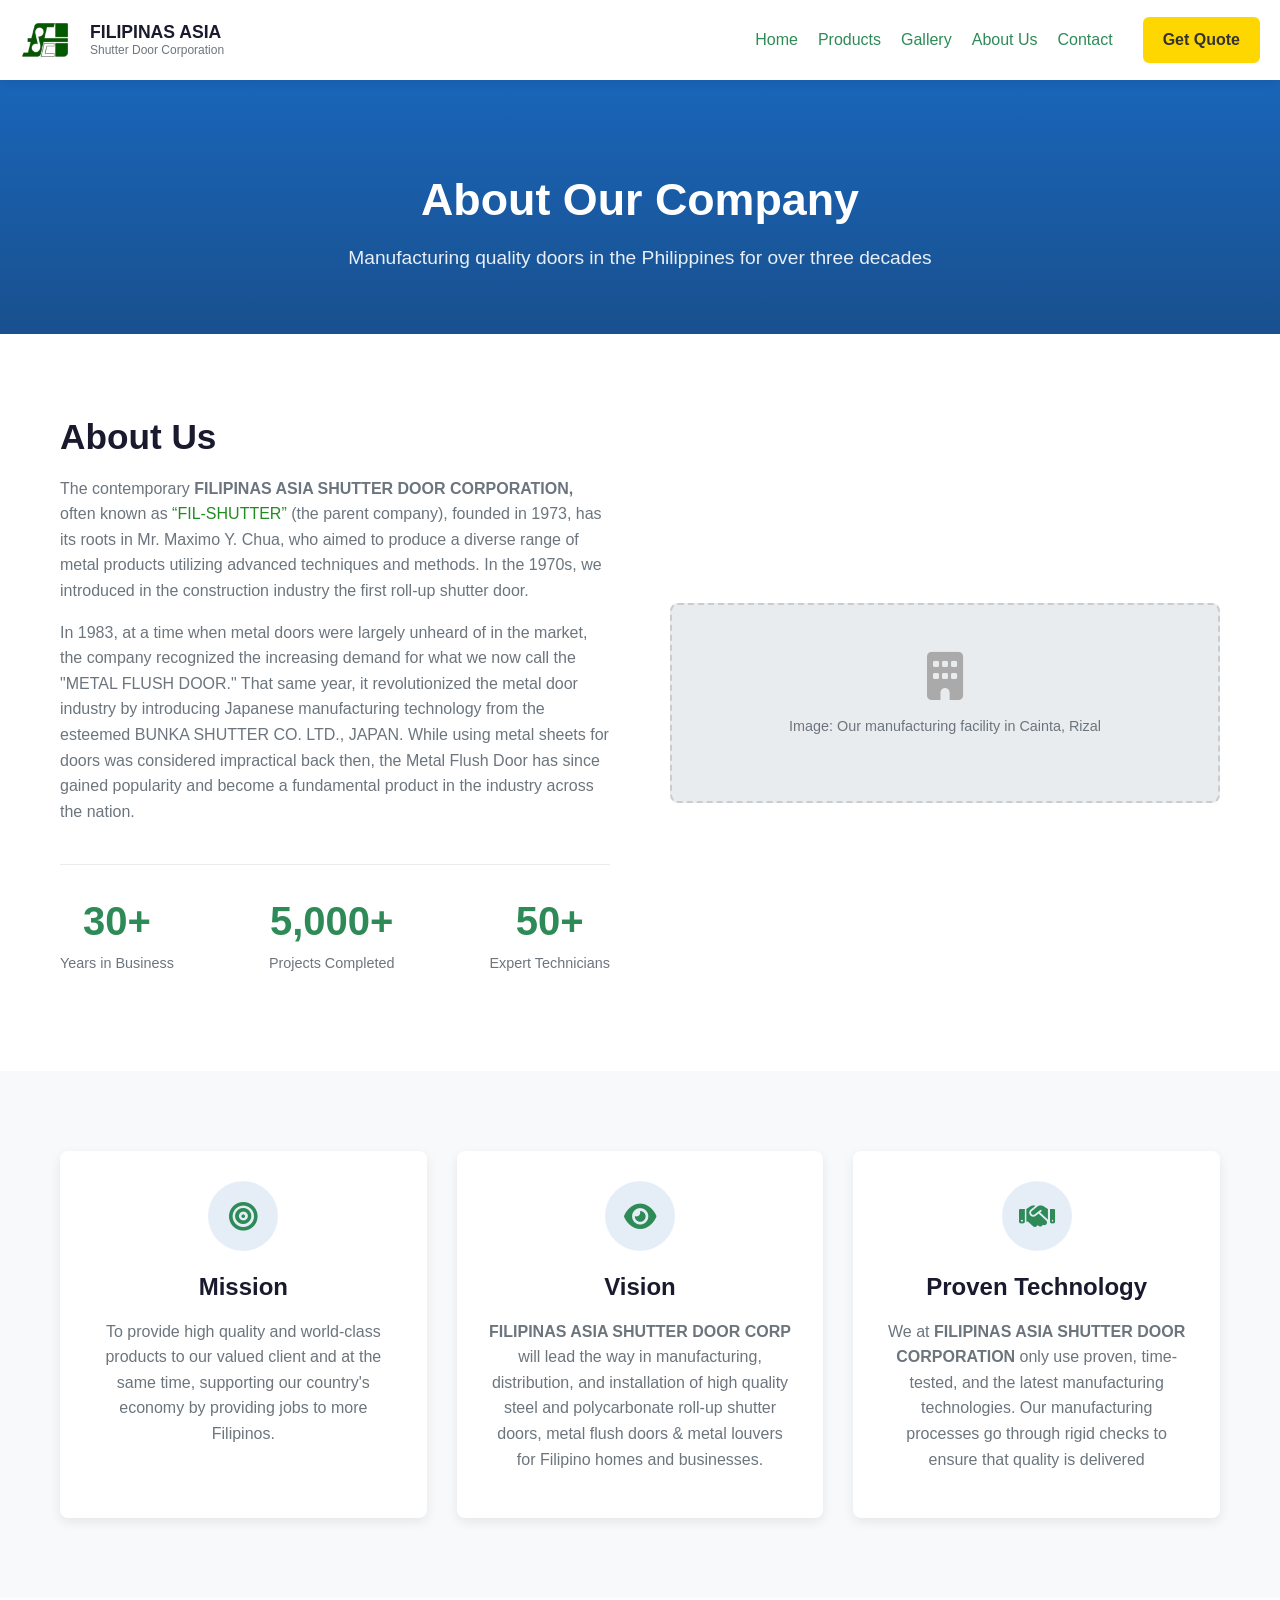
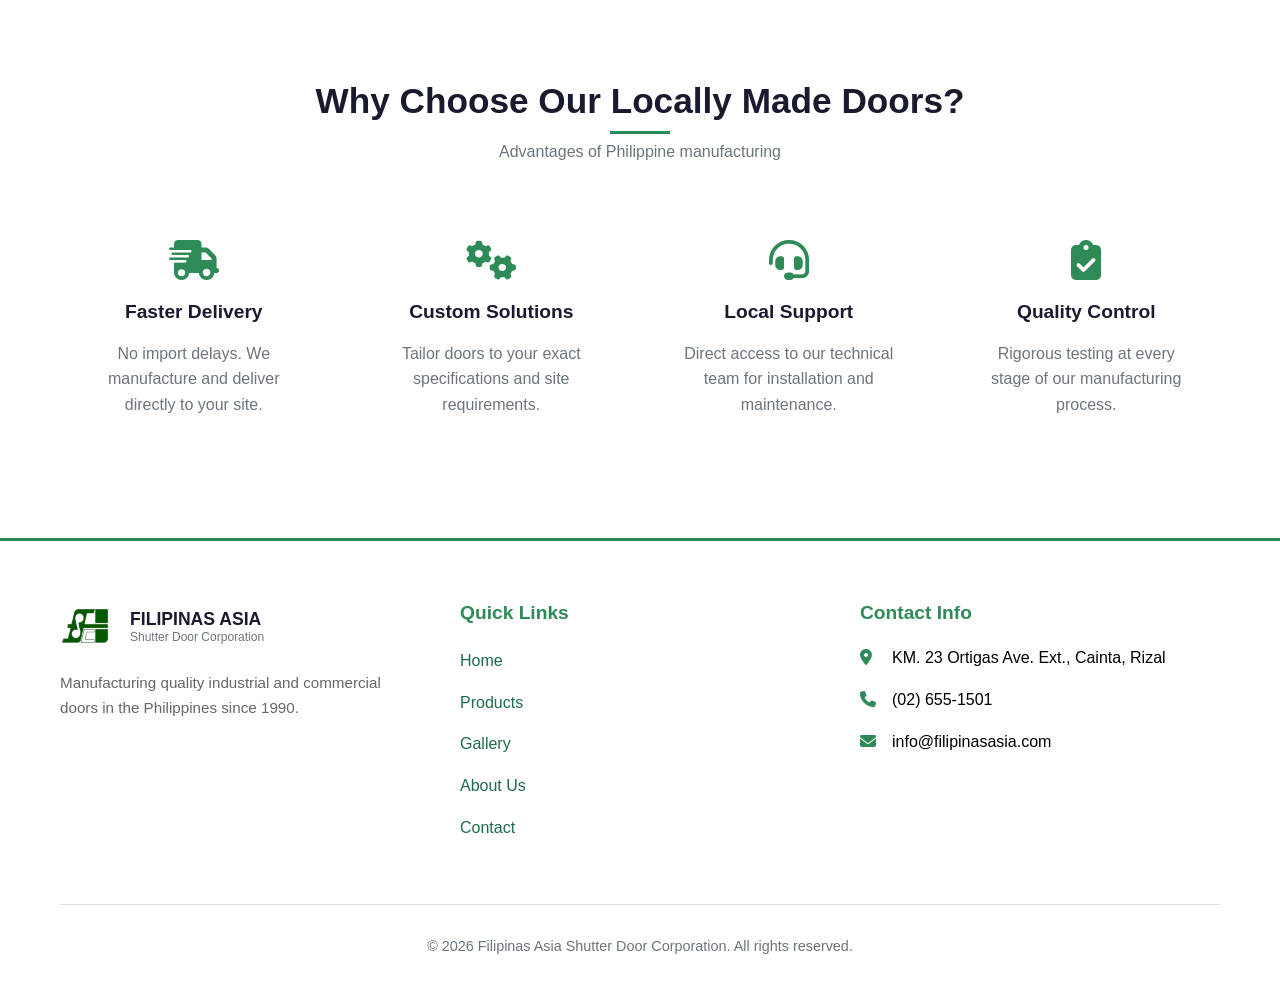
==== commit 71883be4: "Revamp gallery, update assets, and enhance styling Replaces the gallery page with a new project high" ====
--- a/about.html
+++ b/about.html
@@ -176,6 +176,6 @@
         </div>
     </footer>
 
-    <script src="js/main.js"></script>
+    <script src="main.js"></script>
 </body>
 </html>
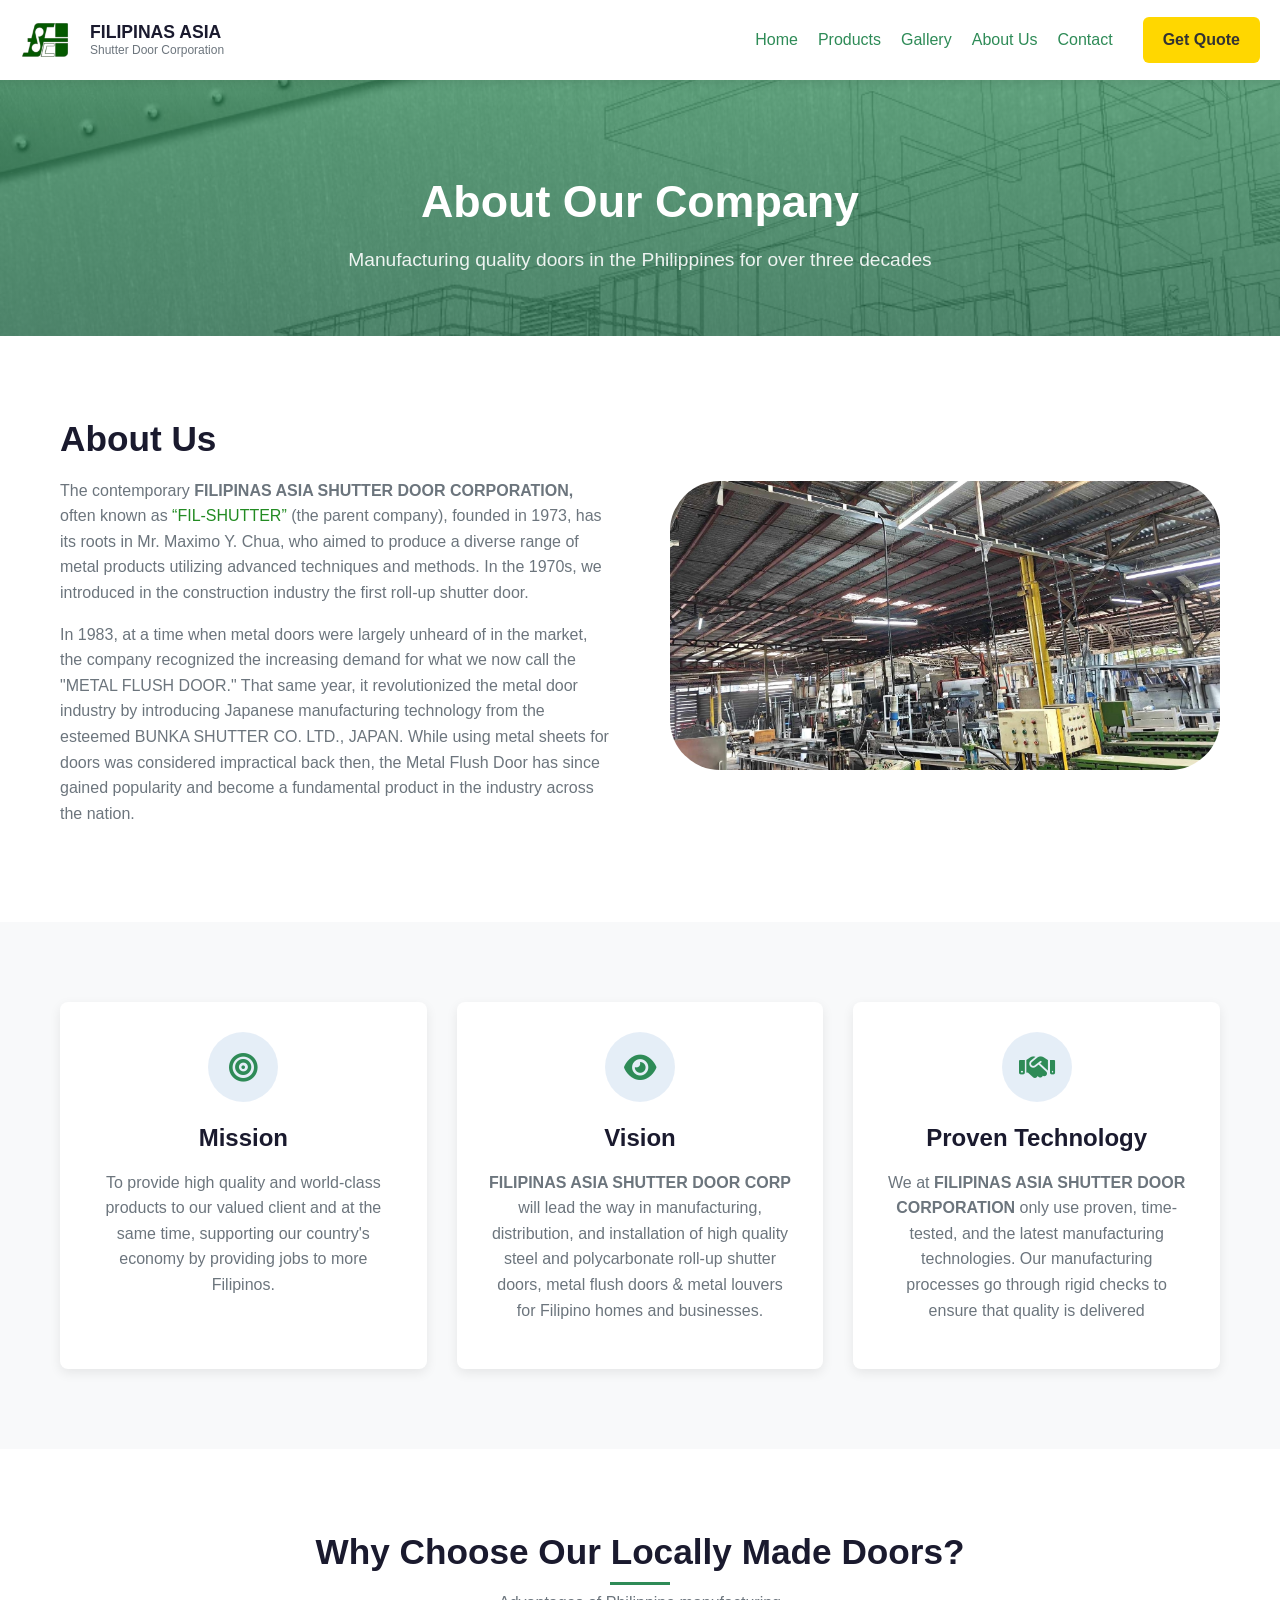
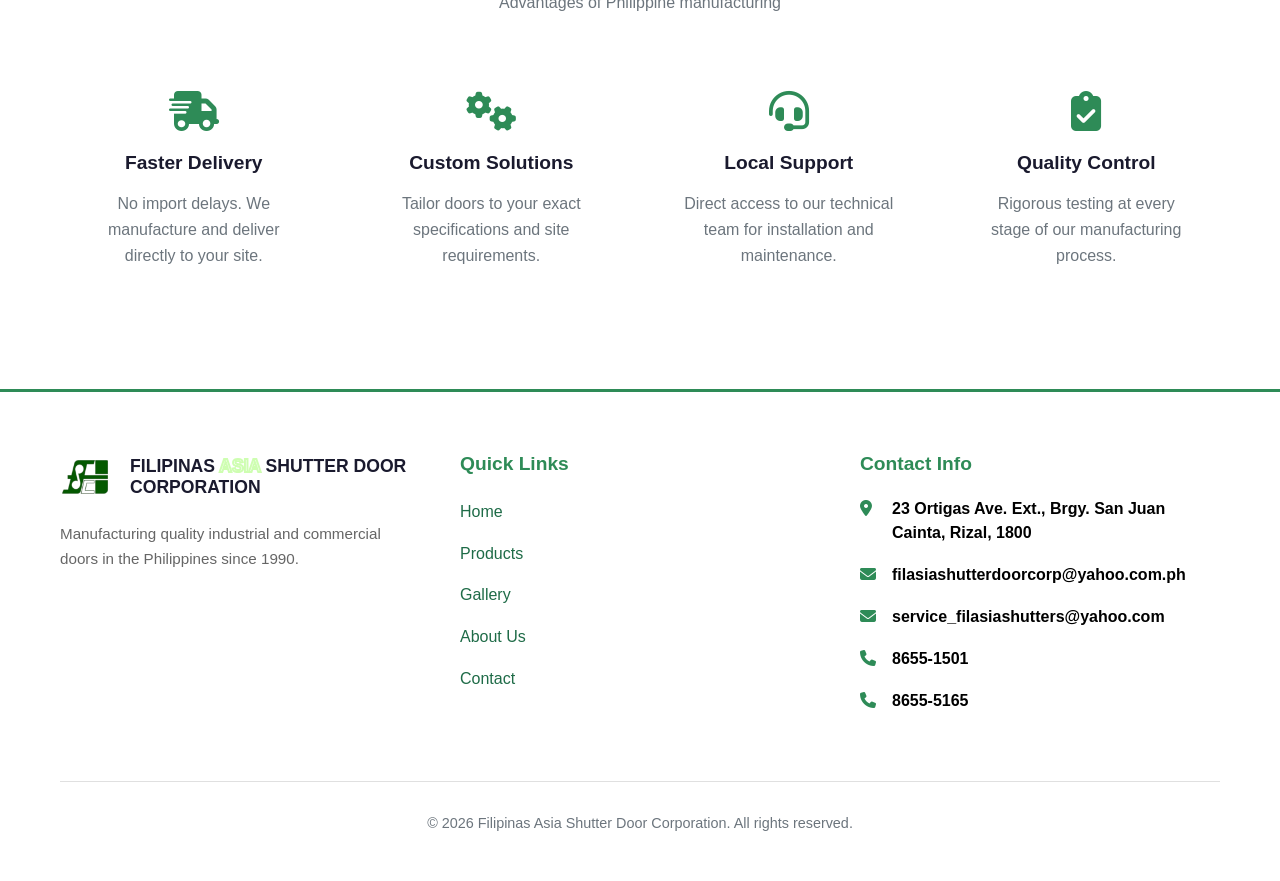
==== commit 35d4fc90: "Add new gallery images and update project details in HTML files - Added multiple new images to the g" ====
--- a/about.html
+++ b/about.html
@@ -53,26 +53,9 @@
                                 <p>In 1983, at a time when metal doors were largely unheard of in the market, the company recognized the increasing demand for what we now call the "METAL FLUSH DOOR." That same year, it revolutionized the metal door industry by introducing Japanese manufacturing technology from the esteemed BUNKA SHUTTER CO. LTD., JAPAN. While using metal sheets for doors was considered impractical back then, the Metal Flush Door has since gained popularity and become a fundamental product in the industry across the nation.</p>
                             </il>
                         </ul>
-                        <div class="about-stats">
-                            <div class="stat">
-                                <h3>30+</h3>
-                                <p>Years in Business</p>
-                            </div>
-                            <div class="stat">
-                                <h3>5,000+</h3>
-                                <p>Projects Completed</p>
-                            </div>
-                            <div class="stat">
-                                <h3>50+</h3>
-                                <p>Expert Technicians</p>
-                            </div>
-                        </div>
                     </div>
                     <div class="about-image">
-                        <div class="image-placeholder">
-                            <i class="fas fa-building"></i>
-                            <p>Image: Our manufacturing facility in Cainta, Rizal</p>
-                        </div>
+                            <img src="Assets/productionare.jpg" alt="Company Factory" style="width:100%;height:100%;object-fit:cover;border-radius:50px;object-position:top;">
                     </div>
                 </div>
             </div>
@@ -147,8 +130,7 @@
                     <a class="logo">
                         <img src="Assets/logo.png" alt="logo" style="height: 50px; width: auto; margin-right: 10px;">
                         <div class="logo-text">
-                            <span class="logo-main">FILIPINAS ASIA</span>
-                            <span class="logo-sub">Shutter Door Corporation</span>
+                            <span class="logo-main">FILIPINAS <span class="outlined-text">ASIA</span> SHUTTER DOOR CORPORATION</span>
                         </div>
                         </a>
                     <p>Manufacturing quality industrial and commercial doors in the Philippines since 1990.</p>
@@ -164,10 +146,24 @@
                     </ul>
                 </div>
                 <div class="footer-contact">
-                    <h4>Contact Info</h4>
-                    <p><i class="fas fa-map-marker-alt"></i> KM. 23 Ortigas Ave. Ext., Cainta, Rizal</p>
-                    <p><i class="fas fa-phone"></i> (02) 655-1501</p>
-                    <p><i class="fas fa-envelope"></i> info@filipinasasia.com</p>
+                        <h4>Contact Info</h4>
+    <p><i class="fas fa-map-marker-alt"></i> 
+        <a href="https://maps.app.goo.gl/1oWoqXr9N194UMi5A" target="_blank" rel="noopener noreferrer">
+            <strong>23 Ortigas Ave. Ext., Brgy. San Juan Cainta, Rizal, 1800</strong>
+        </a>
+    </p>
+    <p><i class="fas fa-envelope"></i> 
+        <a href="mailto:filasiashutterdoorcorp@yahoo.com.ph?subject=Inquiry%20from%20Website&body=Hello%20Filipinas%20Asia%20Shutter%20Door%20Corp.,%0A%0AI%20would%20like%20to%20inquire%20about%20your%20products/services.">
+            <strong>filasiashutterdoorcorp@yahoo.com.ph</strong>
+        </a>
+    </p>
+    <p><i class="fas fa-envelope"></i> 
+        <a href="mailto:service_filasiashutters@yahoo.com?subject=Inquiry%20from%20Website&body=Hello%20Filipinas%20Asia%20Shutter%20Door%20Corp.,%0A%0AI%20would%20like%20to%20inquire%20about%20your%20products/services.">
+            <strong>service_filasiashutters@yahoo.com</strong>
+        </a>
+    </p>
+        <p><i class="fas fa-phone"></i> <strong>8655-1501</strong></p>
+        <p><i class="fas fa-phone"></i> <strong>8655-5165</strong></p>
                 </div>
             </div>
             <div class="footer-bottom">
--- a/style.css
+++ b/style.css
@@ -1,47 +1,16 @@
-/* ===== CSS RESET & BASE STYLES ===== */
 * {
     margin: 0;
     padding: 0;
     box-sizing: border-box;
 }
 
-:root {
-    /* Primary Brand Colors */
-    --primary: #2e8b57;       /* Sea Green - Professional, reliable */
-    --primary-dark: #1e6b47;  /* Darker green for hover states */
-    --primary-light: #3cb371; /* Lighter green for accents */
-    
-    /* Secondary Colors */
-    --secondary: #ffd700;     /* Bright Yellow/Gold - for CTAs, highlights */
-    --secondary-dark: #daa520; /* Darker yellow for hover */
-    
-    /* Neutral Colors */
-    --white: #ffffff;
-    --light: #f8f9fa;        /* Light gray/white for backgrounds */
-    --light-gray: #e9ecef;   /* Borders, dividers */
-    --gray: #6c757d;         /* Text, secondary info */
-    --dark: #1a1a2e;         /* Dark text for headings */
-    
-    /* Additional Green Variations (for gradients) */
-    --green-accent: #32cd32;  /* Lime green accent */
-    --forest-green: #228b22;  /* Forest green */
-    
-    /* Typography */
-    --font-heading: 'Inter', sans-serif;
-    --font-body: 'Roboto', sans-serif;
-    
-    /* Spacing & Effects */
-    --shadow: 0 4px 12px rgba(0, 0, 0, 0.08);
-    --transition: all 0.3s ease;
-    --border-radius: 6px;
-}
-
 body {
-    font-family: var(--font-body);
+    font-family: 'Roboto', sans-serif;
     line-height: 1.6;
     color: #333;
-    background-color: var(--white);
+    background-color: #ffffff;
     overflow-x: hidden;
+    padding: 0 !important;
 }
 
 .container {
@@ -56,11 +25,11 @@
 }
 
 h1, h2, h3, h4 {
-    font-family: var(--font-heading);
+    font-family: 'Inter', sans-serif;
     font-weight: 700;
     line-height: 1.3;
     margin-bottom: 1rem;
-    color: var(--dark);
+    color: #1a1a2e;
 }
 
 h1 { font-size: 2.8rem; }
@@ -70,13 +39,13 @@
 
 p {
     margin-bottom: 1rem;
-    color: var(--gray);
+    color: #6c757d;
 }
 
 a {
     text-decoration: none;
     color: inherit;
-    transition: var(--transition);
+    transition: all 0.3s ease;
 }
 
 ul {
@@ -90,42 +59,42 @@
     justify-content: center;
     gap: 8px;
     padding: 12px 24px;
-    border-radius: var(--border-radius);
+    border-radius: 6px;
     font-weight: 600;
     font-size: 1rem;
     cursor: pointer;
     border: none;
-    transition: var(--transition);
+    transition: all 0.3s ease;
     text-align: center;
 }
 
 .btn-primary {
-    background-color: var(--primary);
-    color: var(--white);
-    border: 2px solid var(--primary);
+    background-color: #2e8b57;
+    color: #ffffff;
+    border: 2px solid #2e8b57;
 }
 
 .btn-primary:hover {
-    background-color: var(--primary-dark);
-    border-color: var(--primary-dark);
+    background-color: #1e6b47;
+    border-color: #1e6b47;
     transform: translateY(-2px);
-    box-shadow: var(--shadow);
+    box-shadow: 0 4px 12px rgba(0, 0, 0, 0.08);
 }
 
 .btn-secondary {
-    background-color: var(--secondary);
-    color: var(--dark);
-    border: 2px solid var(--secondary);
+    background-color: #ffd700;
+    color: #1a1a2e;
+    border: 2px solid #ffd700;
 }
 
 .btn-secondary:hover {
-    background-color: var(--secondary-dark);
-    border-color: var(--secondary-dark);
+    background-color: #daa520;
+    border-color: #daa520;
     transform: translateY(-2px);
 }
 
 .btn-link {
-    color: var(--primary);
+    color: #2e8b57;
     font-weight: 600;
     display: inline-flex;
     align-items: center;
@@ -133,19 +102,19 @@
 }
 
 .btn-link:hover {
-    color: var(--primary-dark);
+    color: #1e6b47;
     gap: 8px;
 }
 
 .image-placeholder {
-    background-color: var(--light-gray);
+    background-color: #e9ecef;
     border: 2px dashed #ccc;
     border-radius: 8px;
     display: flex;
     flex-direction: column;
     align-items: center;
     justify-content: center;
-    color: var(--gray);
+    color: #6c757d;
     font-size: 0.9rem;
     padding: 40px;
     text-align: center;
@@ -158,14 +127,15 @@
     color: #aaa;
     margin-bottom: 15px;
 }
-
 .navbar {
-    background-color: var(--white);
+    background-color: #ffffff;
     box-shadow: 0 2px 10px rgba(0, 0, 0, 0.1);
-    position: fixed;
-    top: 0;
-    width: 100%;
-    z-index: 1000;
+    position: fixed !important;
+    top: 0 !important;
+    left: 0 !important;
+    right: 0 !important;
+    width: 100% !important;
+    z-index: 1000 !important;
 }
 
 .navbar .container {
@@ -184,8 +154,8 @@
 }
 
 .logo-icon {
-    background-color: var(--primary);
-    color: var(--white);
+    background-color: #2e8b57;
+    color: #ffffff;
     width: 40px;
     height: 40px;
     border-radius: 6px;
@@ -202,22 +172,22 @@
 }
 
 .logo-main {
-    font-family: var(--font-heading);
+    font-family: 'Inter', sans-serif;
     font-weight: 700;
     font-size: 1.1rem;
-    color: var(--dark);
+    color: #1a1a2e;
 }
 
 .logo-sub {
     font-size: 0.75rem;
-    color: var(--gray);
+    color: #6c757d;
 }
 
 .nav-toggle {
     display: none;
     font-size: 1.5rem;
     cursor: pointer;
-    color: var(--dark);
+    color: #1a1a2e;
 }
 
 .nav-menu { 
@@ -229,15 +199,62 @@
 
 .nav-link {
     font-weight: 500;
-    color: var(--dark);
+    color: #1a1a2e;
     position: relative;
     padding: 5px 0;
 }
 
 .nav-link:hover,
 .nav-link.active {
-    color: var(--primary);
-}
+    color: #2e8b57;
+}
+
+/* Responsive navigation for mobile */
+@media (max-width: 768px) {
+    .nav-toggle {
+        display: block !important;
+    }
+
+    .nav-menu {
+        position: fixed !important;
+        top: 0 !important;
+        right: 0 !important;
+        height: 100vh !important;
+        width: 260px !important;
+        background-color: #ffffff !important;
+        flex-direction: column !important;
+        padding: 80px 20px 20px 20px !important;
+        transform: translateX(100%) !important;
+        transition: transform 0.3s ease !important;
+        box-shadow: -4px 0 12px rgba(0,0,0,0.08) !important;
+        z-index: 1500 !important;
+        gap: 16px !important;
+        align-items: flex-start !important;
+        margin-left: 0 !important;
+        display: flex !important;
+    }
+
+    .nav-menu.active {
+        transform: translateX(0) !important;
+    }
+
+    .nav-menu li {
+        width: 100%;
+        margin: 0;
+    }
+
+    .nav-menu a {
+        display: block;
+        width: 100%;
+        padding: 12px 0;
+        border-bottom: 1px solid #f1f1f1;
+    }
+
+    .navbar .container {
+        padding: 12px 16px;
+    }
+}
+
 
 .nav-link.active::after {
     content: '';
@@ -246,27 +263,25 @@
     left: 0;
     width: 100%;
     height: 2px;
-    background-color: var(--primary);
+    background-color: #2e8b57;
 }
 
 .nav-cta {
-    background-color: var(--secondary);
-    color: var(--dark) !important;
+    background-color: #ffd700;
+    color: #1a1a2e !important;
     padding: 10px 20px !important;
-    border-radius: var(--border-radius);
+    border-radius: 6px;
     margin-left: 10px;
 }
 
 .nav-cta:hover {
-    background-color: var(--secondary-dark);
+    background-color: #daa520;
 }
 
 /* ===== HERO SECTION ===== */
 .hero {
-    background: linear-gradient(135deg, #f8fff8 0%, #e8f5e8 100%);
-    padding-top: 140px;
-    padding-bottom: 80px;
-    margin-top: 70px;
+    background: linear-gradient(135deg, #ffffff 0%, #e8f5e8 100%);
+    margin-top: 72px;
 }
 
 .hero .container {
@@ -279,13 +294,13 @@
 .hero-title {
     font-size: 3rem;
     margin-bottom: 20px;
-    color: var(--primary);
+    color: #2e8b57;
 }
 
 .hero-subtitle {
     font-size: 1.2rem;
     margin-bottom: 30px;
-    color: var(--gray);
+    color: #6c757d;
 }
 
 .hero-buttons {
@@ -315,26 +330,480 @@
     transform: translateX(-50%);
     width: 60px;
     height: 3px;
-    background-color: var(--primary);
+    background-color: #2e8b57;
 }
 
 .section-subtitle {
     text-align: center;
     max-width: 600px;
     margin: 0 auto 50px;
-    color: var(--gray);
+    color: #6c757d;
 }
 
 /* ===== PRODUCTS GRID ===== */
-.products-grid {
+.product-card:hover {
+    transform: translateY(-10px);
+    box-shadow: 0 15px 30px rgba(0, 0, 0, 0.1);
+}
+
+.product-content {
+    padding: 25px;
+    flex-grow: 1;
+    display: flex;
+    flex-direction: column;
+}
+
+.product-content h3 {
+    margin-bottom: 15px;
+    color: #2e8b57;
+    font-size: 1.5rem;
+}
+
+.product-content p {
+    margin-bottom: 20px;
+    line-height: 1.6;
+    color: #495057;
+}
+
+/* ===== FOOTER ===== */
+.footer {
+    background-color: white !important;
+    color: #333 !important;
+    padding: 60px 0 30px;
+    border-top: 3px solid #2e8b57;
+}
+
+.footer-content {
     display: grid;
-    grid-template-columns: repeat(auto-fit, minmax(300px, 350px)); 
+    grid-template-columns: repeat(auto-fit, minmax(250px, 1fr));
+    gap: 40px;
+    margin-bottom: 50px;
+}
+
+.footer-about .logo {
+    margin-bottom: 20px;
+}
+
+.footer-about p {
+    color: #666 !important;
+    font-size: 0.95rem;
+    line-height: 1.6;
+}
+
+.footer-links h4,
+.footer-contact h4 {
+    color: #2e8b57 !important; 
+    margin-bottom: 20px;
+    font-size: 1.2rem;
+    font-weight: 700;
+}
+
+.footer-links ul li {
+    margin-bottom: 12px;
+}
+
+.footer-links a {
+    color:#1e6b47;
+    display: inline-block;
+    padding: 2px 0;
+    transition: all 0.3s ease;
+}
+
+.footer-links a:hover {
+    color: #000000 !important;
+    padding-left: 8px;
+}
+
+.footer-contact p {
+    color: #000000 !important;
+    display: flex;
+    align-items: flex-start;
+    gap: 12px;
+    margin-bottom: 18px;
+    line-height: 1.5;
+}
+
+.footer-contact i {
+    color: #2e8b57 !important;
+    margin-top: 3px;
+    min-width: 20px;
+}
+
+.footer-contact a {
+    color: #000000 !important;
+    text-decoration: none;
+    transition: all 0.3s ease;
+}
+
+.footer-contact a:hover {
+    color: #1e6b47 !important;
+    text-decoration: underline;
+}
+
+.footer-bottom {
+    text-align: center;
+    padding-top: 30px;
+    border-top: 1px solid #e0e0e0 !important;
+    color: #3a3535 !important;
+    font-size: 0.9rem;
+}
+/* Page Header */
+.page-header {
+    background: linear-gradient(rgba(46, 139, 87, 0.7), rgba(30, 107, 71, 0.7)), 
+                url('../Assets/header-bg.jpg') no-repeat center center;
+    background-size: cover;
+    background-position: center;
+    color: white;
+    text-align: center;
+    padding: 100px 0 60px;
+    margin-top: 72px;
+    position: relative !important;
+    z-index: 1;
+}
+
+.page-header h1 {
+    color: white;
+    font-size: 2.8rem;
+    margin-bottom: 15px;
+}
+
+.page-header p {
+    color: rgba(255, 255, 255, 0.9);
+    font-size: 1.2rem;
+    max-width: 700px;
+    margin: 0 auto;
+}
+
+/* Light Background Section */
+.light-bg {
+    background-color: #f8f9fa;
+}
+
+/* About Page Styles */
+.about-grid {
+    display: grid;
+    grid-template-columns: 1fr 1fr;
+    gap: 60px;
+    align-items: center;
+}
+
+.about-stats {
+    display: flex;
+    justify-content: space-between;
+    margin-top: 40px;
+    padding-top: 30px;
+    border-top: 1px solid #e9ecef;
+}
+
+.stat {
+    text-align: center;
+}
+
+.stat h3 {
+    color: #2e8b57;
+    font-size: 2.5rem;
+    margin-bottom: 5px;
+}
+
+.stat p {
+    font-size: 0.9rem;
+    color: #6c757d;
+}
+
+.mission-grid {
+    display: grid;
+    grid-template-columns: repeat(auto-fit, minmax(300px, 1fr));
     gap: 30px;
-    justify-content: center; 
+}
+
+.mission-card {
+    background-color: white;
+    padding: 30px;
+    border-radius: 8px;
+    box-shadow: 0 4px 12px rgba(0, 0, 0, 0.08);
+    text-align: center;
+}
+
+.mission-icon {
+    background-color: rgba(0, 86, 179, 0.1);
+    color: #2e8b57;
+    width: 70px;
+    height: 70px;
+    border-radius: 50%;
+    display: flex;
+    align-items: center;
+    justify-content: center;
+    font-size: 1.8rem;
+    margin: 0 auto 20px;
+}
+
+.advantages-grid {
+    display: grid;
+    grid-template-columns: repeat(auto-fit, minmax(250px, 1fr));
+    gap: 30px;
+    margin-top: 40px;
+}
+
+.advantage {
+    text-align: center;
+    padding: 25px;
+}
+
+.advantage i {
+    font-size: 2.5rem;
+    color: #2e8b57;
+    margin-bottom: 20px;
+}
+
+/* Products Page Styles */
+.product-category {
+    margin-bottom: 80px;
+}
+
+.category-header {
+    text-align: center;
+    margin-bottom: 40px;
+}
+
+.category-header h2 {
+    color: #2e8b57;
+    margin-bottom: 10px;
+}
+
+.product-detail-card {
+    display: grid;
+    grid-template-columns: 300px 1fr;
+    gap: 40px;
+    background-color: white;
+    border-radius: 8px;
+    overflow: hidden;
+    box-shadow: 0 4px 12px rgba(0, 0, 0, 0.08);
+    margin-bottom: 30px;
+}
+
+.product-info h3 {
+    margin-top: 0;
+    color: #2e8b57;
+}
+
+.product-specs {
+    margin-top: 20px;
+}
+
+.product-specs li {
+    display: flex;
+    align-items: center;
+    gap: 10px;
+    margin-bottom: 10px;
+}
+
+.product-specs i {
+    color: var(--success);
+}
+
+.services-grid {
+    display: grid;
+    grid-template-columns: repeat(auto-fit, minmax(250px, 1fr));
+    gap: 30px;
+}
+
+.service-card {
+    text-align: center;
+    padding: 25px;
+    background-color: white;
+    border-radius: 8px;
+    box-shadow: 0 4px 12px rgba(0, 0, 0, 0.08);
+}
+
+.service-icon {
+    background-color: rgba(0, 86, 179, 0.1);
+    color: #2e8b57;
+    width: 60px;
+    height: 60px;
+    border-radius: 50%;
+    display: flex;
+    align-items: center;
+    justify-content: center;
+    font-size: 1.5rem;
+    margin: 0 auto 20px;
+}
+
+.cta-section {
+    text-align: center;
+    background: linear-gradient(135deg, #2e8b57 0%, #1e6b47 100%);
+    color: white;
+}
+
+.cta-section h2,
+.cta-section p {
+    color: white;
+}
+
+.cta-section .btn {
+    background-color: white;
+    color: #2e8b57;
+    font-size: 1.1rem;
+    padding: 15px 30px;
+}
+
+.btn-large {
+    padding: 15px 40px !important;
+    font-size: 1.1rem !important;
+}
+
+/* Project Card - matches product-card styling */
+.project-card {
+    background: #ffffff;
+    border-radius: 10px;
+    overflow: hidden;
+    box-shadow: 0 5px 15px rgba(0, 0, 0, 0.08);
+    transition: transform 0.3s ease, box-shadow 0.3s ease;
+    display: flex;
+    flex-direction: column;
+    height: 100%;
+}
+
+.project-card:hover {
+    transform: translateY(-5px);
+    box-shadow: 0 10px 25px rgba(46, 139, 87, 0.3);
+}
+
+.project-image {
+    width: 100%; /* Full width */
+    height: 250px;
+    position: relative;
+    overflow: hidden;
+    flex-shrink: 0; /* Prevent image from shrinking */
+}
+
+.project-image img {
+    width: 100%;
+    height: 100%;
+    object-fit: cover;
+    display: block;
+    transition: transform 0.5s ease;
+}
+
+.project-card:hover .project-image img {
+    transform: scale(1.05);
+}
+
+.image-track {
+    display: flex;
+    width: 300%;
+    height: 100%;
+    transition: transform 0.5s ease;
+}
+
+.image-track img {
+    width: 33.333%; 
+    height: 100%;
+    object-fit: cover;
+    flex-shrink: 0;
+}
+
+/* Carousel navigation */
+.carousel-nav {
+    position: absolute;
+    bottom: 15px;
+    left: 0;
+    right: 0;
+    display: flex;
+    justify-content: center;
+    gap: 8px;
+    z-index: 10;
+}
+
+.carousel-dot {
+    width: 10px;
+    height: 10px;
+    border-radius: 50%;
+    background: rgba(255, 255, 255, 0.5);
+    cursor: pointer;
+    transition: background 0.3s ease;
+}
+
+.carousel-dot.active {
+    background: #2e8b57;
+}
+
+.project-type {
+    display: inline-block;
+    background-color: #e9ecef;
+    color: #6c757d;
+    padding: 5px 15px;
+    border-radius: 20px;
+    font-size: 0.85rem;
+    margin-top: 10px;
+}
+/* Project Highlights */
+.project-highlights {
+    padding: 80px 0;
+    background: #f8f9fa;
+}
+
+.gallery-grid {
+    display: grid;
+    grid-template-columns: repeat(3, 1fr);
+    gap: 30px;
     margin-top: 30px;
 }
 
-.product-card {
+@media (max-width: 1200px) {
+    .gallery-grid {
+        grid-template-columns: repeat(2, 1fr);
+    }
+}
+
+@media (max-width: 768px) {
+    .gallery-grid {
+        grid-template-columns: 1fr;
+        max-width: 400px;
+        margin-left: auto;
+        margin-right: auto;
+    }
+}
+
+.project-grid {
+    display: grid;
+    grid-template-columns: repeat(auto-fit, minmax(300px, 350px));
+    gap: 30px;
+    justify-content: center;
+    margin-top: 30px;
+}
+
+.project-image {
+    height: 250px;
+    background: #f8f9fa;
+    border-bottom: 3px solid #2e8b57;
+    flex-shrink: 0;
+    position: relative;
+    overflow: hidden;
+}
+
+.project-image-carousel {
+    height: 100%;
+    width: 100%;
+    position: relative;
+    overflow: hidden;
+}
+
+.image-track {
+    display: flex;
+    height: 100%;
+    width: 300%;     
+    transition: transform 0.8s ease;
+}
+
+.project-image-carousel img {
+    width: 33.333%; /* Each image takes 1/3 of track */
+    height: 100%;
+    object-fit: cover;
+    flex-shrink: 0;
+}
+
+
+.project-card {
     width: 100%;
     max-width: 350px;
     background: white;
@@ -342,494 +811,78 @@
     overflow: hidden;
     box-shadow: 0 5px 15px rgba(0, 0, 0, 0.08);
     transition: transform 0.3s ease, box-shadow 0.3s ease;
-}
-.products-grid:has(> *:only-child) {
-    grid-template-columns: minmax(300px, 350px);
-    justify-content: center; 
-}
-
-.product-card:hover {
-    transform: translateY(-10px);
-    box-shadow: 0 15px 30px rgba(0, 0, 0, 0.1);
-}
-
-.product-image {
-    height: 200px;
-    overflow: hidden;
-}
-
-.product-content {
+    display: flex;
+    flex-direction: column;
+    height: 100%;
+}
+
+.project-card:hover {
+    transform: translateY(-5px);
+    box-shadow: 0 10px 25px rgba(0,0,0,0.15);
+}
+
+
+.project-image img {
+    width: 100%;
+    height: 100%;
+    object-fit: cover;
+    display: block;
+}
+
+.project-content {
     padding: 25px;
     flex-grow: 1;
     display: flex;
-}
-
-.product-content h3 {
-    margin-bottom: 10px;
-}
-
-.product-content p {
+    flex-direction: column;
+}
+
+.project-content p {
+    margin-bottom: 20px;
+    line-height: 1.6;
+    color: #495057;
+}
+
+.project-content h3 {
+    color: #2e8b57;
     margin-bottom: 15px;
-    font-size: 0.95rem;
+    font-size: 1.5rem;
+}
+
+.project-details {
+    margin-top: 15px;
     flex-grow: 1;
 }
 
-/* ===== FOOTER ===== */
-/* ===== FOOTER ===== */
-.footer {
-    background-color: white !important;
-    color: #333 !important;
-    padding: 60px 0 30px;
-    border-top: 3px solid var(--primary);
-}
-
-.footer-content {
-    display: grid;
-    grid-template-columns: repeat(auto-fit, minmax(250px, 1fr));
-    gap: 40px;
-    margin-bottom: 50px;
-}
-
-.footer-about .logo {
-    margin-bottom: 20px;
-}
-
-.footer-about p {
-    color: #666 !important;
-    font-size: 0.95rem;
-    line-height: 1.6;
-}
-
-.footer-links h4,
-.footer-contact h4 {
-    color: var(--primary) !important; 
-    margin-bottom: 20px;
-    font-size: 1.2rem;
-    font-weight: 700;
-}
-
-.footer-links ul li {
-    margin-bottom: 12px;
-}
-
-.footer-links a {
-    color: var(--brand-green-dark);
-    display: inline-block;
-    padding: 2px 0;
-    transition: var(--transition);
-}
-
-.footer-links a:hover {
-    color: var(--primary) !important;
-    padding-left: 8px;
-}
-
-.footer-contact p {
-    color: #000000 !important;
-    display: flex;
+.detail {
+    display: flex;
+    gap: 12px;
+    margin-bottom: 15px;
     align-items: flex-start;
-    gap: 12px;
-    margin-bottom: 18px;
-    line-height: 1.5;
-}
-
-.footer-contact i {
-    color: var(--primary) !important;
+}
+
+.detail i {
+    color: #2e8b57;
     margin-top: 3px;
     min-width: 20px;
 }
 
-.footer-contact a {
-    color: var(--primary) !important;
-    text-decoration: none;
-    transition: var(--transition);
-}
-
-.footer-contact a:hover {
-    color: var(--primary-dark) !important;
-    text-decoration: underline;
-}
-
-.footer-bottom {
-    text-align: center;
-    padding-top: 30px;
-    border-top: 1px solid #e0e0e0 !important;
-    color: #3a3535 !important;
-    font-size: 0.9rem;
-}
-
-/* Responsive footer */
+.detail p {
+    color: #495057;
+    line-height: 1.5;
+    margin: 0;
+}
+
+.detail strong {
+    color: #1a1a2e;
+}
+
 @media (max-width: 768px) {
-    .footer {
-        padding: 40px 0 20px;
-    }
-    
-    .footer-content {
-        gap: 30px;
-        margin-bottom: 30px;
-    }
-}
-
-/* ===== RESPONSIVE DESIGN ===== */
-@media (max-width: 992px) {
-    .hero .container {
+    .project-grid {
         grid-template-columns: 1fr;
-        gap: 40px;
-    }
-    
-    .hero-title {
-        font-size: 2.5rem;
-    }
-    
-    h1 { font-size: 2.4rem; }
-    h2 { font-size: 2rem; }
-}
-
-@media (max-width: 768px) {
-    .nav-toggle {
-        display: block;
-    }
-    
-    .nav-menu {
-        position: fixed;
-        top: 70px;
-        left: 0;
-        width: 100%;
-        background-color: var(--white);
-        flex-direction: column;
-        padding: 20px;
-        box-shadow: 0 10px 20px rgba(0, 0, 0, 0.1);
-        transform: translateY(-100%);
-        opacity: 0;
-        visibility: hidden;
-        transition: var(--transition);
-        gap: 0;
-    }
-    
-    .nav-menu.active {
-        transform: translateY(0);
-        opacity: 1;
-        visibility: visible;
-    }
-    
-    .nav-menu li {
-        width: 100%;
-        margin-bottom: 15px;
-    }
-    
-    .nav-link {
-        display: block;
-        padding: 10px 0;
-        border-bottom: 1px solid var(--light-gray);
-    }
-    
-    .nav-cta {
-        margin-left: 0;
-        margin-top: 10px;
-        display: block;
-        text-align: center;
-    }
-    
-    .hero {
-        padding-top: 120px;
-    }
-    
-    .hero-title {
-        font-size: 2rem;
-    }
-    
-    .hero-buttons {
-        flex-direction: column;
-    }
-    
-    .btn {
-        width: 100%;
-    }
-    
-    section {
-        padding: 60px 0;
-    }
-}
-
-@media (max-width: 576px) {
-    .container {
-        padding: 0 15px;
-    }
-    
-    .hero-title {
-        font-size: 1.8rem;
-    }
-    
-    .products-grid {
-        grid-template-columns: 1fr;
-    }
-}
-
-/* Additional Styles for New Pages */
-
-/* Page Header */
-.page-header {
-    background: linear-gradient(rgba(0, 86, 179, 0.9), rgba(0, 61, 130, 0.9)), url('../assets/header-bg.jpg');
-    background-size: cover;
-    background-position: center;
-    color: white;
-    text-align: center;
-    padding: 100px 0 60px;
-    margin-top: 70px;
-}
-
-.page-header h1 {
-    color: white;
-    font-size: 2.8rem;
-    margin-bottom: 15px;
-}
-
-.page-header p {
-    color: rgba(255, 255, 255, 0.9);
-    font-size: 1.2rem;
-    max-width: 700px;
-    margin: 0 auto;
-}
-
-/* Light Background Section */
-.light-bg {
-    background-color: #f8f9fa;
-}
-
-/* About Page Styles */
-.about-grid {
-    display: grid;
-    grid-template-columns: 1fr 1fr;
-    gap: 60px;
-    align-items: center;
-}
-
-.about-stats {
-    display: flex;
-    justify-content: space-between;
-    margin-top: 40px;
-    padding-top: 30px;
-    border-top: 1px solid var(--light-gray);
-}
-
-.stat {
-    text-align: center;
-}
-
-.stat h3 {
-    color: var(--primary);
-    font-size: 2.5rem;
-    margin-bottom: 5px;
-}
-
-.stat p {
-    font-size: 0.9rem;
-    color: var(--gray);
-}
-
-.mission-grid {
-    display: grid;
-    grid-template-columns: repeat(auto-fit, minmax(300px, 1fr));
-    gap: 30px;
-}
-
-.mission-card {
-    background-color: white;
-    padding: 30px;
-    border-radius: 8px;
-    box-shadow: var(--shadow);
-    text-align: center;
-}
-
-.mission-icon {
-    background-color: rgba(0, 86, 179, 0.1);
-    color: var(--primary);
-    width: 70px;
-    height: 70px;
-    border-radius: 50%;
-    display: flex;
-    align-items: center;
-    justify-content: center;
-    font-size: 1.8rem;
-    margin: 0 auto 20px;
-}
-
-.advantages-grid {
-    display: grid;
-    grid-template-columns: repeat(auto-fit, minmax(250px, 1fr));
-    gap: 30px;
-    margin-top: 40px;
-}
-
-.advantage {
-    text-align: center;
-    padding: 25px;
-}
-
-.advantage i {
-    font-size: 2.5rem;
-    color: var(--primary);
-    margin-bottom: 20px;
-}
-
-/* Products Page Styles */
-.product-category {
-    margin-bottom: 80px;
-}
-
-.category-header {
-    text-align: center;
-    margin-bottom: 40px;
-}
-
-.category-header h2 {
-    color: var(--primary);
-    margin-bottom: 10px;
-}
-
-.product-detail-card {
-    display: grid;
-    grid-template-columns: 300px 1fr;
-    gap: 40px;
-    background-color: white;
-    border-radius: 8px;
-    overflow: hidden;
-    box-shadow: var(--shadow);
-    margin-bottom: 30px;
-}
-
-.product-info h3 {
-    margin-top: 0;
-    color: var(--primary);
-}
-
-.product-specs {
-    margin-top: 20px;
-}
-
-.product-specs li {
-    display: flex;
-    align-items: center;
-    gap: 10px;
-    margin-bottom: 10px;
-}
-
-.product-specs i {
-    color: var(--success);
-}
-
-.services-grid {
-    display: grid;
-    grid-template-columns: repeat(auto-fit, minmax(250px, 1fr));
-    gap: 30px;
-}
-
-.service-card {
-    text-align: center;
-    padding: 25px;
-    background-color: white;
-    border-radius: 8px;
-    box-shadow: var(--shadow);
-}
-
-.service-icon {
-    background-color: rgba(0, 86, 179, 0.1);
-    color: var(--primary);
-    width: 60px;
-    height: 60px;
-    border-radius: 50%;
-    display: flex;
-    align-items: center;
-    justify-content: center;
-    font-size: 1.5rem;
-    margin: 0 auto 20px;
-}
-
-.cta-section {
-    text-align: center;
-    background: linear-gradient(135deg, var(--primary) 0%, var(--primary-dark) 100%);
-    color: white;
-}
-
-.cta-section h2,
-.cta-section p {
-    color: white;
-}
-
-.cta-section .btn {
-    background-color: white;
-    color: var(--primary);
-    font-size: 1.1rem;
-    padding: 15px 30px;
-}
-
-.btn-large {
-    padding: 15px 40px !important;
-    font-size: 1.1rem !important;
-}
-
-/* Gallery Page Styles */
-.gallery-filter {
-    display: flex;
-    justify-content: center;
-    flex-wrap: wrap;
-    gap: 10px;
-    margin-bottom: 40px;
-}
-
-.filter-btn {
-    padding: 10px 20px;
-    background-color: white;
-    border: 2px solid var(--light-gray);
-    border-radius: 30px;
-    cursor: pointer;
-    font-weight: 600;
-    transition: var(--transition);
-}
-
-.filter-btn.active,
-.filter-btn:hover {
-    background-color: var(--primary);
-    color: white;
-    border-color: var(--primary);
-}
-
-.gallery-grid {
-    display: grid;
-    grid-template-columns: repeat(auto-fill, minmax(300px, 1fr));
-    gap: 30px;
-}
-
-.gallery-item {
-    background-color: white;
-    border-radius: 8px;
-    overflow: hidden;
-    box-shadow: var(--shadow);
-    opacity: 0;
-    transform: scale(0.8);
-}
-
-.gallery-image {
-    height: 200px;
-    overflow: hidden;
-}
-
-.gallery-info {
-    padding: 20px;
-}
-
-.gallery-info h3 {
-    margin-bottom: 10px;
-}
-
-.project-type {
-    display: inline-block;
-    background-color: var(--light-gray);
-    color: var(--gray);
-    padding: 5px 15px;
-    border-radius: 20px;
-    font-size: 0.85rem;
-    margin-top: 10px;
+        max-width: 400px;
+        margin-left: auto;
+        margin-right: auto;
+    }
 }
 
 .testimonials-grid {
@@ -842,7 +895,7 @@
     background-color: white;
     padding: 30px;
     border-radius: 8px;
-    box-shadow: var(--shadow);
+    box-shadow: 0 4px 12px rgba(0, 0, 0, 0.08);
 }
 
 .testimonial-content {
@@ -854,14 +907,14 @@
 .testimonial-content::before {
     content: '"';
     font-size: 3rem;
-    color: var(--light-gray);
+    color: #e9ecef;
     position: absolute;
     top: -15px;
     left: -10px;
 }
 
 .testimonial-author h4 {
-    color: var(--primary);
+    color: #2e8b57;
     margin-bottom: 5px;
 }
 
@@ -885,7 +938,7 @@
 
 .contact-icon {
     background-color: rgba(0, 86, 179, 0.1);
-    color: var(--primary);
+    color: #2e8b57;
     width: 50px;
     height: 50px;
     border-radius: 50%;
@@ -905,7 +958,7 @@
 }
 
 .map-link {
-    color: var(--primary);
+    color: #000000;
     font-weight: 600;
     font-size: 0.9rem;
 }
@@ -928,7 +981,7 @@
     border-radius: 50%;
     color: white;
     font-size: 1rem;
-    transition: var(--transition);
+    transition: all 0.3s ease;
 }
 
 .facebook { background-color: #1877f2; }
@@ -945,7 +998,7 @@
     background-color: white;
     padding: 40px;
     border-radius: 8px;
-    box-shadow: var(--shadow);
+    box-shadow: 0 4px 12px rgba(0, 0, 0, 0.08);
 }
 
 .form-header {
@@ -961,7 +1014,7 @@
     display: block;
     margin-bottom: 8px;
     font-weight: 600;
-    color: var(--dark);
+    color: #1a1a2e;
 }
 
 .contact-form input,
@@ -971,16 +1024,16 @@
     padding: 12px 15px;
     border: 1px solid #ddd;
     border-radius: 4px;
-    font-family: var(--font-body);
+    font-family: 'Roboto', sans-serif;
     font-size: 1rem;
-    transition: var(--transition);
+    transition: all 0.3s ease;
 }
 
 .contact-form input:focus,
 .contact-form select:focus,
 .contact-form textarea:focus {
     outline: none;
-    border-color: var(--primary);
+    border-color: #2e8b57;
     box-shadow: 0 0 0 3px rgba(46, 139, 87, 0.1);
 }
 
@@ -1013,7 +1066,7 @@
 
 .form-note {
     font-size: 0.85rem;
-    color: var(--gray);
+    color: #6c757d;
     text-align: center;
     margin-top: 15px;
 }
@@ -1023,12 +1076,12 @@
 }
 
 .map-placeholder {
-    background-color: var(--light-gray);
+    background-color: #e9ecef;
     border: 2px dashed #ccc;
     border-radius: 8px;
     padding: 60px;
     text-align: center;
-    color: var(--gray);
+    color: #6c757d;
 }
 
 .map-placeholder i {
@@ -1049,12 +1102,12 @@
     padding: 25px;
     background-color: white;
     border-radius: 8px;
-    box-shadow: var(--shadow);
+    box-shadow: 0 4px 12px rgba(0, 0, 0, 0.08);
 }
 
 .location-card i {
     font-size: 2rem;
-    color: var(--primary);
+    color: #2e8b57;
     margin-bottom: 15px;
 }
 
@@ -1069,7 +1122,7 @@
     border-radius: 8px;
     margin-bottom: 15px;
     overflow: hidden;
-    box-shadow: var(--shadow);
+    box-shadow: 0 4px 12px rgba(0, 0, 0, 0.08);
 }
 
 .faq-question {
@@ -1128,12 +1181,6 @@
         gap: 25px;
     }
     
-    .gallery-filter {
-        justify-content: flex-start;
-        overflow-x: auto;
-        padding-bottom: 10px;
-    }
-    
     .contact-form-container {
         padding: 25px;
     }
@@ -1147,93 +1194,71 @@
         grid-template-columns: 1fr;
     }
 }
-
-/* ===== GREEN & YELLOW BRAND THEME ===== */
-
-:root {
-    /* Primary Brand Greens */
-    --brand-green: #2e8b57;
-    --brand-green-dark: #1e6b47;
-    --brand-green-light: #3cb371;
-    
-    /* Brand Yellow */
-    --brand-yellow: #ffd700;
-    --brand-yellow-dark: #daa520;
-}
-
 /* Apply green theme */
 .hero {
     background: linear-gradient(135deg, rgba(248, 255, 248, 0.9) 0%, rgba(232, 245, 232, 0.9) 100%);
 }
-
-/* Green accents */
 .section-title::after,
 .nav-link.active::after,
 .product-card {
-    border-top-color: var(--brand-green);
+    border-top-color: #2e8b57;
 }
 
 /* Yellow CTAs */
 .btn-primary {
-    background: linear-gradient(135deg, var(--brand-green) 0%, var(--brand-green-light) 100%);
+    background: linear-gradient(135deg, #2e8b57 0%, #3cb371 100%);
     color: white;
     border: none;
 }
 
 .btn-secondary {
-    background: var(--brand-yellow);
+    background: #ffd700;
     color: #333;
-    border: 2px solid var(--brand-yellow);
+    border: 2px solid #ffd700;
 }
 
 .btn-secondary:hover {
-    background: var(--brand-yellow-dark);
-    border-color: var(--brand-yellow-dark);
+    background: #daa520;
+    border-color: #daa520;
 }
 
 /* Navigation */
 .nav-cta {
-    background: var(--brand-yellow);
+    background: #ffd700;
     color: #333 !important;
 }
 
 .nav-cta:hover {
-    background: var(--brand-yellow-dark);
-}
-
-/* Footer green 
-.footer {
-    background: linear-gradient(135deg, var(--brand-green-dark) 0%, var(--brand-green) 100%);
-}*/
-
-/* Product cards with green accents */
+    background: #daa520;
+}
+
 .product-card:hover {
-    border-top-color: var(--brand-green-light);
+    border-top-color: #3cb371;
     box-shadow: 0 10px 30px rgba(46, 139, 87, 0.15);
 }
 
 /* Form focus states */
 input:focus, select:focus, textarea:focus {
-    border-color: var(--brand-green) !important;
+    border-color: #2e8b57;
     box-shadow: 0 0 0 3px rgba(46, 139, 87, 0.1) !important;
 }
 
 /* Links */
 a {
-    color: var(--brand-green);
+    color: #2e8b57;
 }
 
 a:hover {
-    color: var(--brand-green-dark);
+    color: #1e6b47;
 }
 
 /* Icons */
 .fa-primary {
-    color: var(--brand-green);
+    color: #2e8b57;
 }
 
 .fa-secondary {
-    color: var(--brand-yellow);
+    color: #ffd700;
 }
 
 .products-grid {
@@ -1246,7 +1271,6 @@
 
 .product-card {
     width: 100%;
-    max-width: 350px;
     background: white;
     border-radius: 10px;
     overflow: hidden;
@@ -1263,29 +1287,11 @@
     display: flex;
     align-items: center;
     justify-content: center;
-    border-bottom: 3px solid var(--primary);
+    border-bottom: 3px solid #2e8b57;
     flex-shrink: 0;
-}
-
-.product-content {
-    padding: 25px;
-    flex-grow: 1;
-    display: flex;
-    flex-direction: column;
-}
-
-.product-content h3 {
-    margin-bottom: 15px;
-    color: var(--primary);
-    font-size: 1.5rem;
-}
-
-.product-content p {
-    margin-bottom: 20px;
-    line-height: 1.6;
-    color: #495057;
-}
-
+    position: relative;
+    overflow: hidden;
+}
 .product-features {
     list-style: none;
     padding: 0;
@@ -1312,7 +1318,7 @@
 
 .product-cta {
     margin-top: auto;
-    background: var(--primary);
+    background: #2e8b57;
     color: white;
     border: none;
     padding: 12px 25px;
@@ -1329,43 +1335,30 @@
 }
 
 .product-cta:hover {
-    background: var(--primary-dark);
+    background: #1e6b47;
 }
 
 .products-grid:has(> *:only-child) {
     grid-template-columns: minmax(300px, 350px);
+    display: flex;
+    justify-content: center;
 }
 
 .products-grid:has(> *:nth-child(2):last-child) {
     grid-template-columns: repeat(2, minmax(300px, 350px));
-}
-
-@media (max-width: 1100px) {
-    .products-grid:has(> *:nth-child(2):last-child) {
-        grid-template-columns: repeat(2, minmax(280px, 350px));
-    }
-}
-
-@media (max-width: 900px) {
-    .products-grid:has(> *:nth-child(2):last-child) {
-        grid-template-columns: 1fr;
-        max-width: 400px;
-    }
-}
-
-@media (max-width: 768px) {
-    .products-grid {
-        grid-template-columns: 1fr;
-        max-width: 400px;
-        margin-left: auto;
-        margin-right: auto;
-    }
-    
-    .products-grid:has(> *:only-child) {
-        grid-template-columns: 1fr;
-    }
-    
-    .products-grid:has(> *:nth-child(2):last-child) {
-        grid-template-columns: 1fr;
-    }
-}+    justify-content: center;
+
+} 
+
+.products-grid:has(> *:only-child) .product-card {
+    max-width: 350px;
+    width: 100%;
+}
+
+.outlined-text {
+  color: transparent;
+  -webkit-text-stroke-width: 2px;
+  -webkit-text-stroke-color: #cefeb1;
+  font-size: 4x;
+  font-weight: bold;
+}
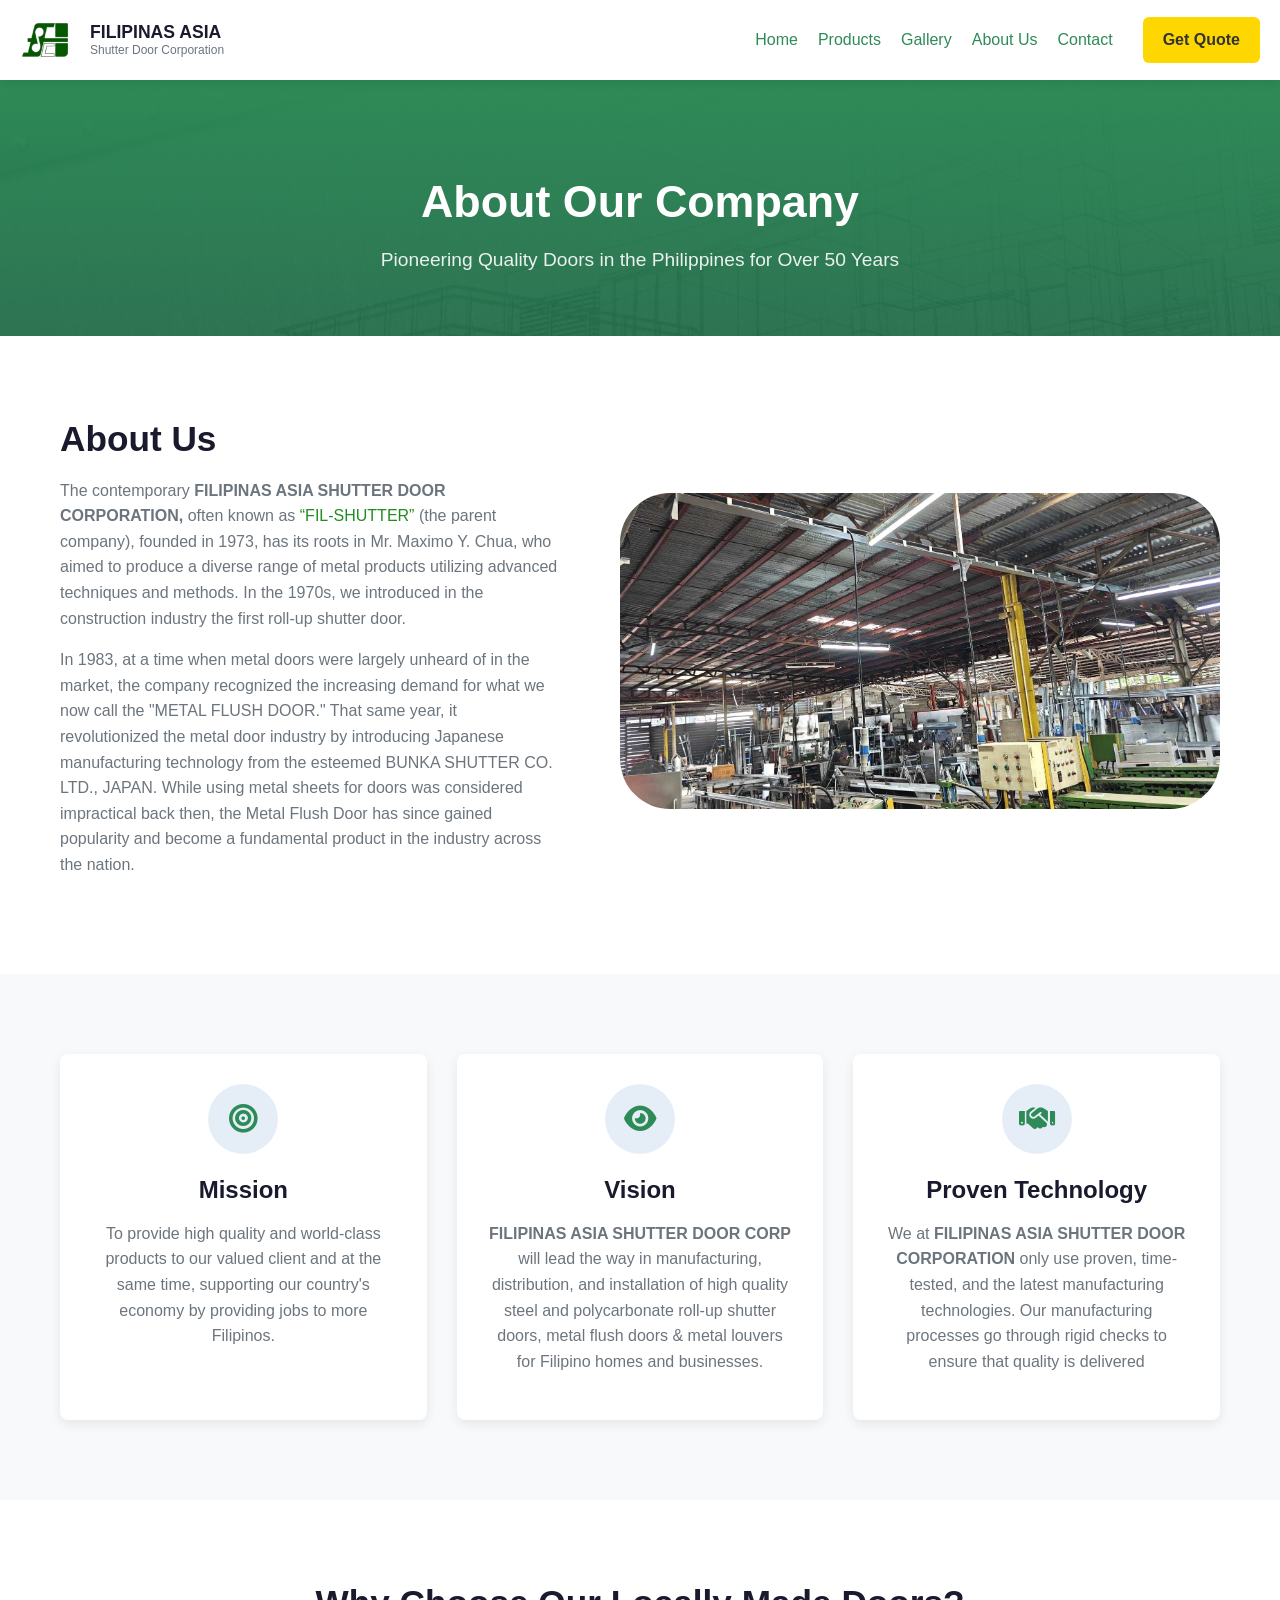
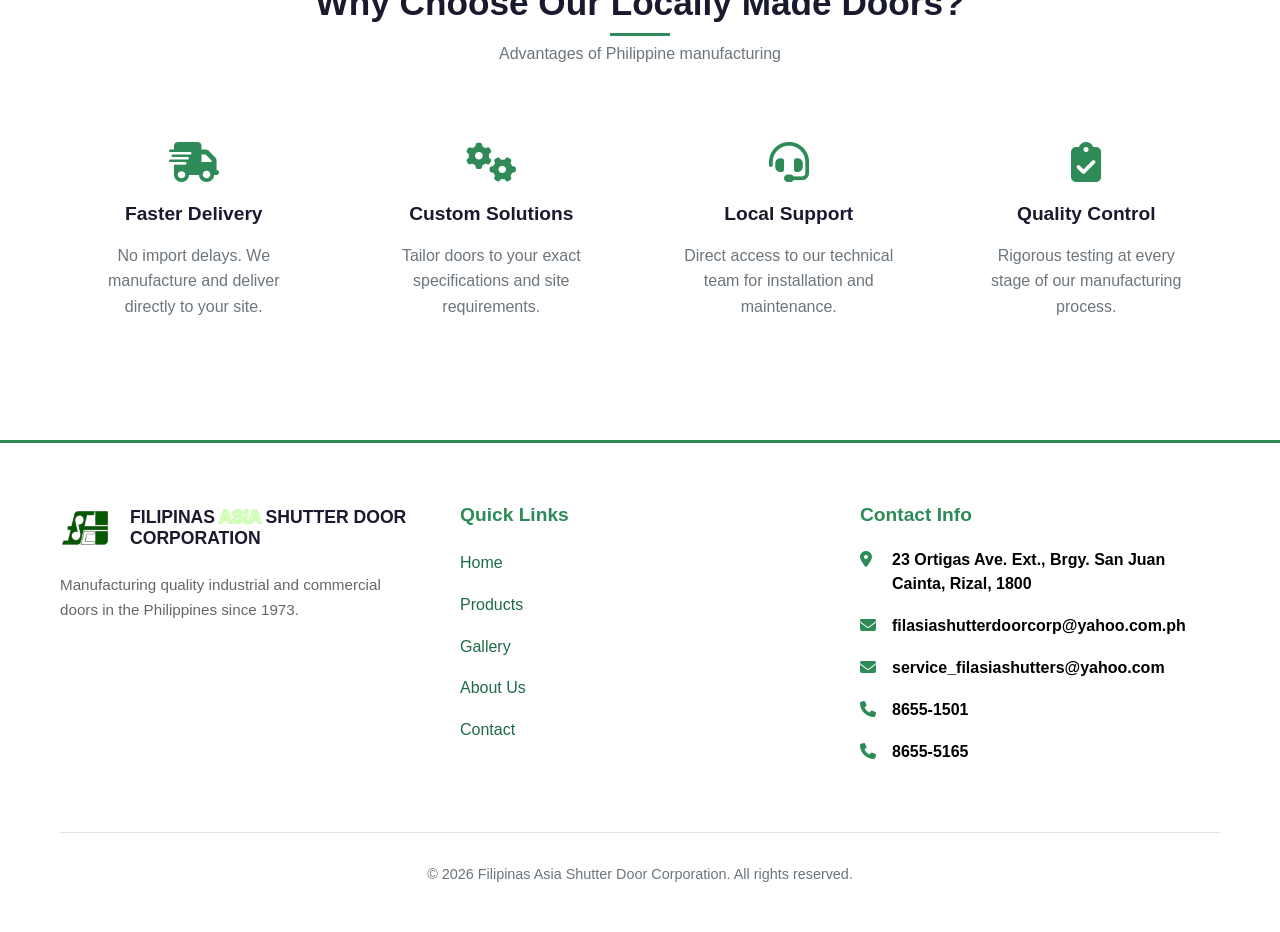
==== commit d2766511: "Finalized! Fix prod image, working submit qoute" ====
--- a/about.html
+++ b/about.html
@@ -3,7 +3,9 @@
 <head>
     <meta charset="UTF-8">
     <meta name="viewport" content="width=device-width, initial-scale=1.0">
-    <title>About Us | Filipinas Asia Shutter Door Corporation</title>
+    <title>About Us | Fil Shutter</title>
+
+        <link rel="icon" type="image/png" href="Assets/FASDC logo.png">
     <link rel="stylesheet" href="style.css">
     <link rel="stylesheet" href="https://cdnjs.cloudflare.com/ajax/libs/font-awesome/6.4.0/css/all.min.css">
 </head>
@@ -37,7 +39,7 @@
         <section class="page-header">
             <div class="container">
                 <h1>About Our Company</h1>
-                <p>Manufacturing quality doors in the Philippines for over three decades</p>
+                <p>Pioneering Quality Doors in the Philippines for Over 50 Years</p>
             </div>
         </section>
 
@@ -55,7 +57,7 @@
                         </ul>
                     </div>
                     <div class="about-image">
-                            <img src="Assets/productionare.jpg" alt="Company Factory" style="width:100%;height:100%;object-fit:cover;border-radius:50px;object-position:top;">
+                            <img src="Assets/productionare.jpg" alt="Company Factory" style="width: 600px; height: 100%; object-fit: cover; border-radius: 50px; object-position: top;">
                     </div>
                 </div>
             </div>
@@ -133,7 +135,7 @@
                             <span class="logo-main">FILIPINAS <span class="outlined-text">ASIA</span> SHUTTER DOOR CORPORATION</span>
                         </div>
                         </a>
-                    <p>Manufacturing quality industrial and commercial doors in the Philippines since 1990.</p>
+                    <p>Manufacturing quality industrial and commercial doors in the Philippines since 1973.</p>
                 </div>
                 <div class="footer-links">
                     <h4>Quick Links</h4>
--- a/style.css
+++ b/style.css
@@ -449,8 +449,7 @@
 }
 /* Page Header */
 .page-header {
-    background: linear-gradient(rgba(46, 139, 87, 0.7), rgba(30, 107, 71, 0.7)), 
-                url('../Assets/header-bg.jpg') no-repeat center center;
+    background: linear-gradient(rgb(46, 139, 87, 1), rgb(30, 107, 71, 0.9)), url('../Assets/header-bg.jpg');
     background-size: cover;
     background-position: center;
     color: white;
